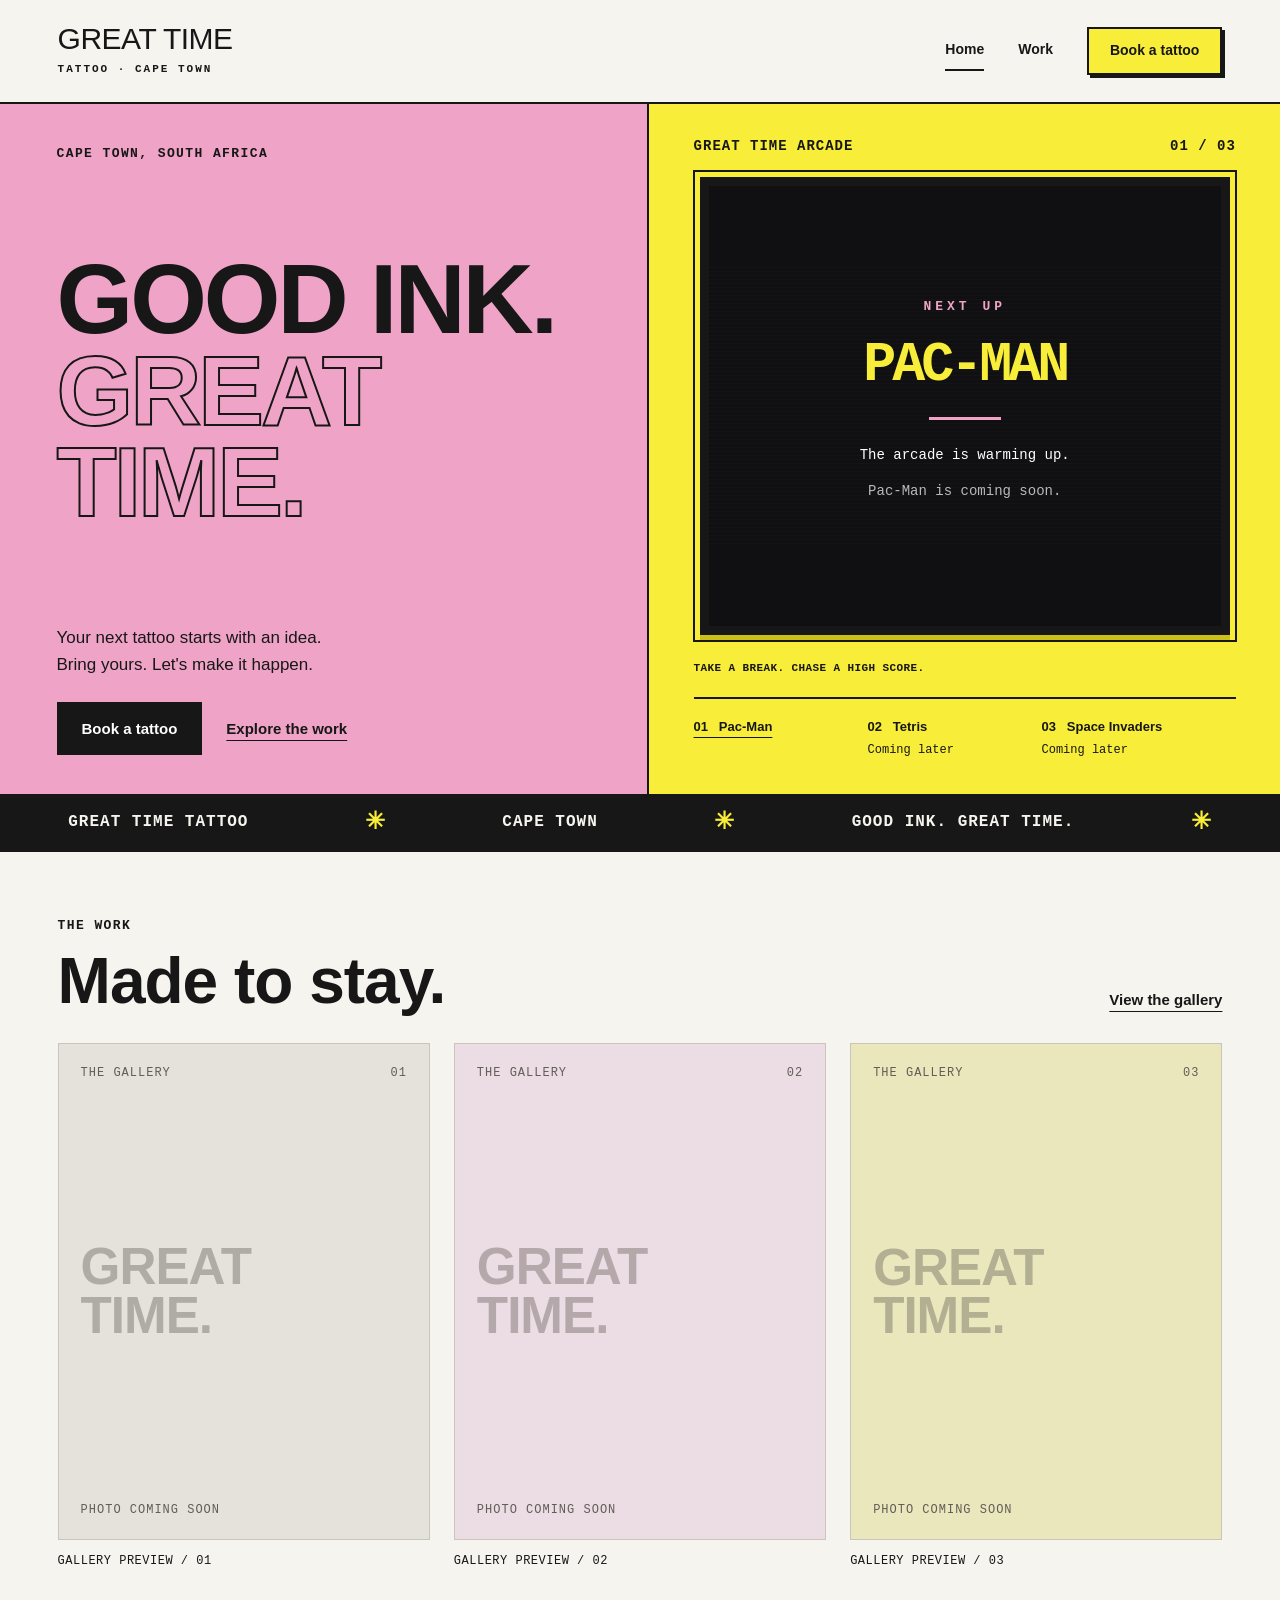
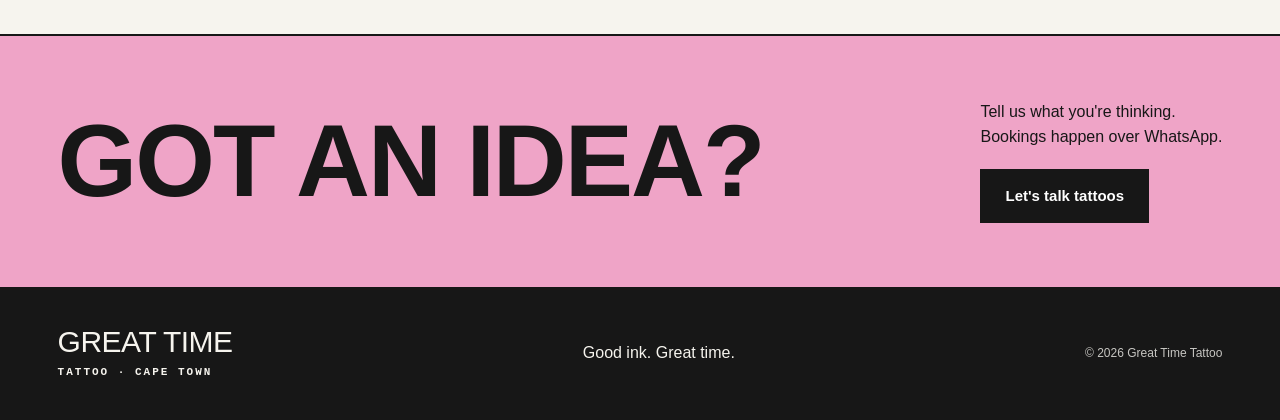
==== index.html @ 5d783941 "Build Great Time Tattoo site: index.html" ====
<!doctype html>
<html lang="en">
<head>
<meta charset="utf-8"><meta name="viewport" content="width=device-width, initial-scale=1">
<meta name="theme-color" content="#f8ed38">
<meta name="description" content="Great Time Tattoo — a tattoo studio in Cape Town. Explore the work, plan your next tattoo and take a break in the arcade.">
<title>Great Time Tattoo — Cape Town</title>
<link rel="icon" href="favicon.svg" type="image/svg+xml">
<link rel="stylesheet" href="styles.css">
<script src="site-config.js" defer></script><script src="app.js" defer></script>
</head>
<body>
<a class="skip" href="#main">Skip to content</a>
<header class="header">
<a class="wordmark" href="#home" aria-label="Great Time Tattoo home">GREAT TIME<span>TATTOO · CAPE TOWN</span></a>
<nav aria-label="Main navigation"><a href="#home" data-nav="home">Home</a><a href="#work" data-nav="work">Work</a><a href="#book" class="nav-book" data-nav="book">Book a tattoo</a></nav>
</header>
<main id="main" tabindex="-1">
<section id="home" class="page" aria-labelledby="home-title">
<div class="hero">
<div class="hero-copy"><p class="eyebrow">CAPE TOWN, SOUTH AFRICA</p><h1 id="home-title">GOOD INK.<br><span>GREAT<br>TIME.</span></h1>
<div class="hero-bottom"><p>Your next tattoo starts with an idea.<br>Bring yours. Let's make it happen.</p><div class="actions"><a class="button dark" href="#book">Book a tattoo</a><a class="text-link" href="#work">Explore the work</a></div></div>
</div>
<aside class="arcade" aria-labelledby="arcade-title">
<div class="arcade-top"><span>GREAT TIME ARCADE</span><span>01 / 03</span></div>
<div class="game-screen" id="game-screen">
<div class="game-waiting" id="game-waiting"><p class="pixel-label">NEXT UP</p><h2 id="arcade-title">PAC-MAN</h2><div class="game-rule"></div><p id="arcade-status">The arcade is warming up.</p><p class="game-note" id="arcade-note">Pac-Man is coming soon.</p><button class="button yellow" id="launch-game" hidden>Play Pac-Man</button></div>
<iframe id="game-frame" title="Pac-Man arcade emulator" allow="autoplay; fullscreen; gamepad" allowfullscreen hidden></iframe>
</div>
<div class="arcade-footer"><span>TAKE A BREAK. CHASE A HIGH SCORE.</span><button id="close-game" class="close-game" hidden>Exit game</button></div>
<div class="game-lineup"><span class="current">01 &nbsp; Pac-Man</span><span>02 &nbsp; Tetris <small>Coming later</small></span><span>03 &nbsp; Space Invaders <small>Coming later</small></span></div>
</aside>
</div>
<div class="ticker" aria-hidden="true"><span>GREAT TIME TATTOO</span><b>✳</b><span>CAPE TOWN</span><b>✳</b><span>GOOD INK. GREAT TIME.</span><b>✳</b></div>
<section class="home-work section-pad" aria-labelledby="home-work-title">
<div class="section-head"><div><p class="eyebrow">THE WORK</p><h2 id="home-work-title">Made to stay.</h2></div><a class="text-link" href="#work">View the gallery</a></div>
<div id="featured-gallery" class="gallery featured"></div>
</section>
<section class="booking-strip section-pad"><h2>GOT AN IDEA?</h2><div><p>Tell us what you're thinking.<br>Bookings happen over WhatsApp.</p><a href="#book" class="button dark">Let's talk tattoos</a></div></section>
</section>
<section id="work" class="page section-pad" aria-labelledby="work-title" hidden>
<div class="page-heading"><p class="eyebrow">GREAT TIME TATTOO / THE GALLERY</p><h1 id="work-title">THE WORK.</h1><p id="gallery-intro">Our tattoo gallery is on its way. Check back for the finished pieces.</p></div>
<div id="full-gallery" class="gallery"></div>
<div class="gallery-cta"><p>Something on your mind?</p><a class="button yellow" href="#book">Let's talk about your tattoo</a></div>
</section>
<section id="book" class="page" aria-labelledby="book-title" hidden>
<div class="book-layout section-pad"><div class="book-heading"><p class="eyebrow">GREAT TIME TATTOO / CAPE TOWN</p><h1 id="book-title">YOUR IDEA.<br><span>LET'S INK IT.</span></h1><p>Big plans or a small beginning.<br>Start a conversation with the studio.</p></div>
<div class="booking-card"><span class="eyebrow">BOOKINGS VIA WHATSAPP</span><h2>Tell us a little<br>about your tattoo.</h2><p>When you message us, it helps to include:</p><ol><li>Your idea and any reference pictures.</li><li>Where you'd like it and the approximate size.</li><li>Your preferred dates.</li></ol>
<a id="whatsapp-link" class="button dark" hidden target="_blank" rel="noopener noreferrer">Chat on WhatsApp</a><p id="booking-unavailable" class="notice" role="status">Online bookings are coming soon. Our WhatsApp contact will be available here shortly.</p>
<p class="small-print" id="booking-confirmation" hidden>Your booking is confirmed directly with the studio.</p></div></div>
</section>
</main>
<footer><a class="wordmark footer-mark" href="#home">GREAT TIME<span>TATTOO · CAPE TOWN</span></a><p>Good ink. Great time.</p><span>© <span id="year"></span> Great Time Tattoo</span></footer>
<dialog id="lightbox" aria-labelledby="lightbox-caption"><button class="lightbox-close" aria-label="Close enlarged photograph">Close ×</button><img id="lightbox-image" alt=""><p id="lightbox-caption"></p><div class="lightbox-controls"><button id="previous-photo">Previous</button><span id="photo-count"></span><button id="next-photo">Next</button></div></dialog>
<noscript><p class="notice">Please enable JavaScript to browse the gallery, booking page and arcade.</p></noscript>
</body></html>
---- styles.css ----
:root{--ink:#171717;--paper:#f6f4ee;--yellow:#f8ed38;--pink:#efa4c7;--line:#343434}*{box-sizing:border-box}html{scroll-behavior:smooth}body{margin:0;background:var(--paper);color:var(--ink);font-family:Arial,Helvetica,sans-serif;font-size:16px;line-height:1.55}button,a,input{touch-action:manipulation}a{color:inherit}button{font:inherit;cursor:pointer}button:disabled{cursor:default}a,button{-webkit-tap-highlight-color:transparent}button:focus-visible,a:focus-visible{outline:3px solid #1767dc;outline-offset:5px}[hidden]{display:none!important}.skip{position:fixed;z-index:99;top:-100px;left:12px;background:white;padding:12px}.skip:focus{top:12px}.header{display:flex;align-items:center;justify-content:space-between;padding:24px 4.5%;border-bottom:2px solid var(--ink);gap:24px;background:var(--paper)}.wordmark{font-family:Impact,'Arial Black',sans-serif;text-decoration:none;font-size:30px;line-height:1;letter-spacing:-.5px;display:block}.wordmark span{font:700 11px/1.5 'Courier New',monospace;letter-spacing:2px;display:block;margin-top:7px}.header nav{display:flex;align-items:center;gap:34px}.header nav a{text-decoration:none;font-size:14px;font-weight:700;padding:8px 0;border-bottom:2px solid transparent}.header nav a[aria-current=page]{border-color:var(--ink)}.header nav .nav-book{border:2px solid var(--ink);padding:11px 21px;background:var(--yellow);box-shadow:3px 3px 0 var(--ink)}.hero{display:grid;grid-template-columns:1.03fr 1fr;min-height:690px}.hero-copy{background:var(--pink);padding:40px 8.7% 38px;border-right:2px solid var(--ink);display:flex;flex-direction:column;justify-content:space-between}.eyebrow{font-family:'Courier New',monospace;font-size:13px;font-weight:bold;letter-spacing:1.4px;margin:0 0 24px}h1,h2,p{margin-top:0}h1,h2{line-height:.95}h1{font-family:Impact,'Arial Black',sans-serif;font-weight:900;font-size:clamp(64px,7.2vw,120px);letter-spacing:-3px;margin:0 0 30px}h1 span{color:var(--ink)}.hero h1{font-size:clamp(66px,7.7vw,126px);line-height:.93}.hero h1 span{-webkit-text-stroke:2px var(--ink);color:transparent}.hero-bottom p{font-size:17px;margin-bottom:24px}.actions{display:flex;align-items:center;gap:24px;flex-wrap:wrap}.button{display:inline-flex;justify-content:center;align-items:center;padding:15px 23px;font-weight:700;font-size:15px;line-height:1.3;text-decoration:none;border:2px solid var(--ink);border-radius:0;min-height:50px;transition:transform .15s,box-shadow .15s}.button:hover{transform:translate(-2px,-2px);box-shadow:4px 4px 0 var(--ink)}.dark{background:var(--ink);color:white}.yellow{background:var(--yellow);color:var(--ink)}.text-link{font-weight:bold;text-underline-offset:6px;font-size:15px}.arcade{padding:32px 7%;background:var(--yellow);display:flex;flex-direction:column;justify-content:center;min-width:0}.arcade-top,.arcade-footer{display:flex;justify-content:space-between;align-items:center;font-family:'Courier New',monospace;font-weight:bold;gap:12px}.arcade-top{font-size:14px;letter-spacing:1px;padding-bottom:14px}.game-screen{position:relative;background:#101013;border:9px solid var(--ink);outline:2px solid var(--ink);outline-offset:5px;min-height:340px;aspect-ratio:1.16;display:flex;align-items:center;justify-content:center;margin:6px 6px 18px;color:white;overflow:hidden;box-shadow:0 7px 0 #cbbf18}.game-waiting{text-align:center;padding:32px 18px;width:100%;background:repeating-linear-gradient(0deg,transparent,transparent 3px,#ffffff04 3px,#ffffff04 4px)}.pixel-label{font:700 13px/1.5 'Courier New',monospace;letter-spacing:4px;color:var(--pink);margin:0 0 20px}.game-waiting h2{font:900 clamp(35px,4.3vw,66px)/1.1 'Courier New',monospace;letter-spacing:-4px;color:var(--yellow);margin:0 0 20px}.game-rule{width:72px;border-top:3px solid var(--pink);margin:0 auto 24px}.game-waiting p:not(.pixel-label){font:14px/1.7 'Courier New',monospace;margin:0 0 12px}.game-waiting .game-note{color:#b8b8be}.game-waiting .button{margin-top:12px}.arcade-footer{font-size:11px;letter-spacing:.4px;min-height:32px}.close-game{font-size:12px;border:1px solid;background:transparent;padding:6px;flex-shrink:0}.game-lineup{display:grid;grid-template-columns:1fr 1fr 1.2fr;gap:12px;border-top:2px solid var(--ink);padding-top:18px;margin-top:12px;font-size:13px;font-weight:bold}.game-lineup small{display:block;font:12px/1.8 'Courier New',monospace;padding-top:3px}.current{text-decoration:underline;text-underline-offset:6px}iframe{border:0;width:100%;height:100%;position:absolute;inset:0;background:#101013}.ticker{display:flex;justify-content:space-around;gap:28px;overflow:hidden;white-space:nowrap;background:var(--ink);color:var(--paper);padding:17px 24px;font:700 16px/1.4 'Courier New',monospace;letter-spacing:1px}.ticker b{color:var(--yellow);font-size:24px;line-height:1}.section-pad{padding:64px 4.5%}.section-head{display:flex;align-items:end;justify-content:space-between;margin-bottom:32px;gap:25px}.section-head .eyebrow{margin-bottom:15px}.section-head h2{font-size:clamp(40px,5vw,64px);font-family:Impact,'Arial Black',sans-serif;letter-spacing:-1px;margin:0}.gallery{display:grid;grid-template-columns:repeat(4,minmax(0,1fr));gap:24px}.gallery.featured{grid-template-columns:repeat(3,minmax(0,1fr))}.gallery-item{margin:0;min-width:0}.photo-button{display:block;border:0;padding:0;width:100%;background:transparent;text-align:left}.photo-button img{width:100%;aspect-ratio:3/4;object-fit:cover;display:block;filter:grayscale(10%);transition:filter .2s}.photo-button:hover img{filter:none}.placeholder{aspect-ratio:3/4;display:flex;flex-direction:column;justify-content:space-between;padding:22px;background:#e5e1db;border:1px solid #c9c4bc;color:#615d57}.gallery-item:nth-child(3n+2) .placeholder{background:#ecdce4}.gallery-item:nth-child(3n) .placeholder{background:#ebe7bd}.placeholder-top{font:12px 'Courier New',monospace;letter-spacing:1px;display:flex;justify-content:space-between}.placeholder-center{font:900 clamp(30px,4vw,62px)/.94 Impact,'Arial Black',sans-serif;letter-spacing:-1px;opacity:.4}.placeholder-bottom{font:12px 'Courier New',monospace;letter-spacing:1px}.gallery-item figcaption{font:12px/1.5 'Courier New',monospace;letter-spacing:.5px;padding-top:12px;text-transform:uppercase}.booking-strip{border-top:2px solid;background:var(--pink);display:flex;align-items:center;justify-content:space-between;gap:32px}.booking-strip h2{font:900 clamp(45px,8vw,110px)/1 Impact,'Arial Black',sans-serif;letter-spacing:-2px;margin:0}.booking-strip p{margin-bottom:20px}.page-heading{max-width:900px;padding:12px 0 24px}.page-heading h1{font-size:clamp(68px,10vw,140px)}.page-heading p:last-child{max-width:500px}.gallery-cta{text-align:center;border-top:1px solid #ccc;margin-top:55px;padding-top:40px}.book-layout{background:var(--pink);display:grid;grid-template-columns:1.1fr 1fr;gap:7%;align-items:start;min-height:680px}.book-heading h1{font-size:clamp(55px,6.6vw,100px);line-height:1.03;letter-spacing:-2px}.book-heading h1 span{-webkit-text-stroke:1.5px var(--ink);color:transparent}.booking-card{background:var(--yellow);border:2px solid;padding:38px;box-shadow:8px 8px 0 var(--ink)}.booking-card h2{font:900 40px/1.05 Impact,'Arial Black',sans-serif;margin:25px 0}.booking-card ol{padding-left:23px;margin:22px 0 30px}.booking-card li{padding-left:8px;margin-bottom:12px}.notice{border:1px solid var(--ink);padding:18px;line-height:1.6;margin-bottom:0;background:#ffffff55}.small-print{font-size:13px;margin:18px 0 0}footer{display:flex;justify-content:space-between;align-items:center;gap:24px;background:var(--ink);color:var(--paper);padding:40px 4.5%}footer p{margin:0}footer>span{font-size:12px;color:#c7c6c2}dialog{border:1px solid #555;padding:24px;background:var(--ink);color:white;max-width:min(94vw,950px);max-height:94dvh;width:fit-content}dialog::backdrop{background:#000d}dialog img{display:block;max-width:100%;max-height:66dvh;margin:auto;object-fit:contain}.lightbox-close{display:block;margin:0 0 20px auto;background:var(--yellow);border:0;padding:10px 16px}.lightbox-controls{display:flex;justify-content:space-between;align-items:center;gap:24px}.lightbox-controls button{padding:10px 16px;background:white;border:0}.lightbox-controls button:disabled{opacity:.4}#lightbox-caption{text-align:center;margin:15px 0}body:has(dialog[open]){overflow:hidden}
@media(min-width:1500px){.hero-copy{padding-left:max(8.7%,calc((100vw - 1380px)/2))}.hero{min-height:760px}}
@media(max-width:950px){.hero{min-height:620px}.hero-copy{padding:32px 8%}.arcade{padding:32px 6%}.game-screen{min-height:310px}.game-lineup{grid-template-columns:1fr;gap:9px}.game-lineup span{display:flex;justify-content:space-between;gap:6px}.game-lineup small{padding:0}.gallery{grid-template-columns:repeat(3,minmax(0,1fr))}.book-layout{gap:35px}.booking-card{padding:25px}}
@media(max-width:700px){.header{padding:20px 5%;flex-wrap:wrap;gap:20px}.wordmark{font-size:28px}.header nav{gap:25px;width:100%;justify-content:space-between}.header nav .nav-book{padding:8px 14px}.hero{grid-template-columns:1fr}.hero-copy{border-right:0;border-bottom:2px solid;padding:32px 6%}.hero h1{font-size:clamp(74px,16vw,115px)}.hero-bottom p{font-size:16px}.arcade{padding:32px 7% 26px}.game-screen{min-height:340px;aspect-ratio:1.12}.game-waiting h2{font-size:clamp(40px,10vw,66px)}.game-lineup{grid-template-columns:1fr 1fr 1fr;font-size:12px}.game-lineup span{display:block}.game-lineup small{font-size:11px;margin-top:6px}.section-pad{padding:42px 6%}.section-head{align-items:start;flex-direction:column;gap:20px}.gallery,.gallery.featured{grid-template-columns:repeat(2,minmax(0,1fr));gap:20px 14px}.featured .gallery-item:last-child{display:none}.placeholder{padding:14px}.placeholder-center{font-size:36px}.placeholder-top,.placeholder-bottom{font-size:10px}.booking-strip{align-items:start;flex-direction:column}.book-layout{grid-template-columns:1fr;padding-bottom:55px}.book-heading h1{font-size:clamp(55px,12vw,85px)}.booking-card{padding:25px;box-shadow:5px 5px 0 var(--ink)}footer{flex-direction:column;align-items:start;padding:32px 6%}.ticker{justify-content:flex-start}.lightbox-controls{gap:12px}.arcade-footer{font-size:10px}}
@media(prefers-reduced-motion:reduce){html{scroll-behavior:auto}*,*:before,*:after{transition:none!important}}
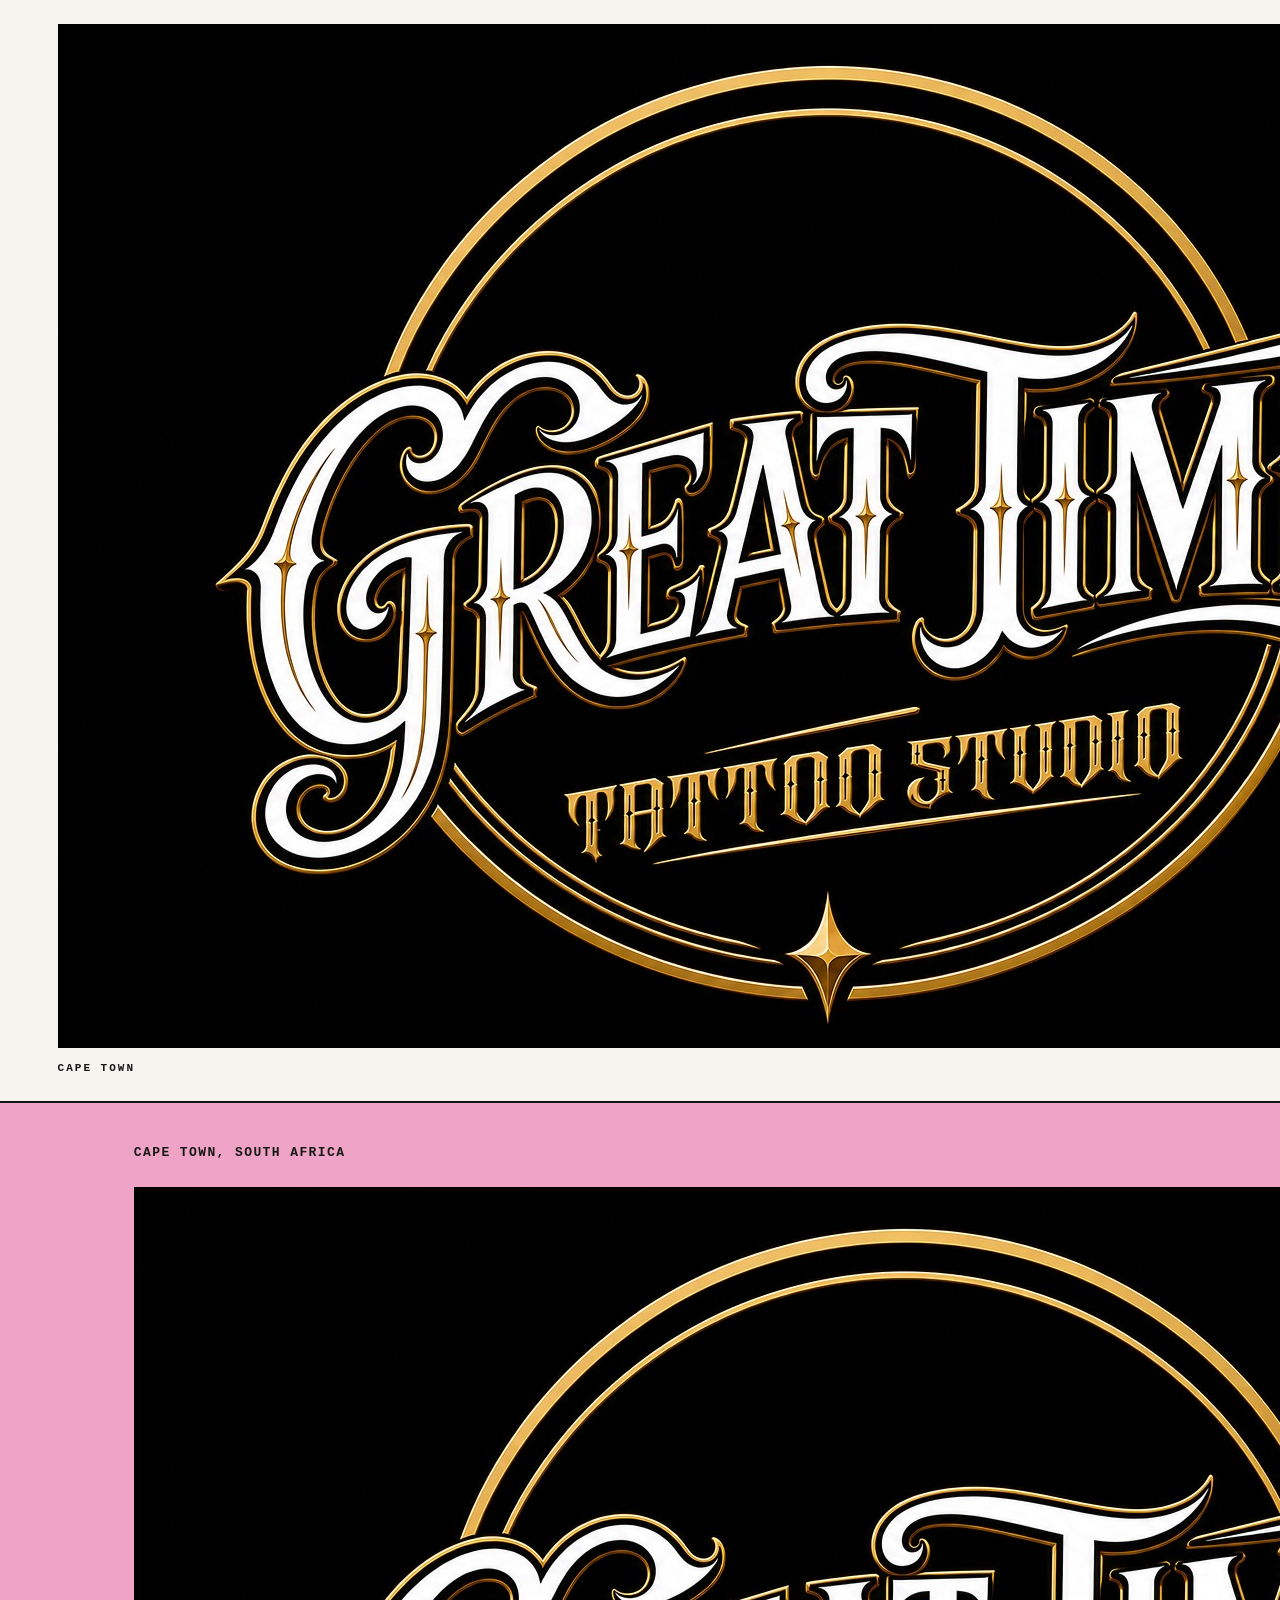
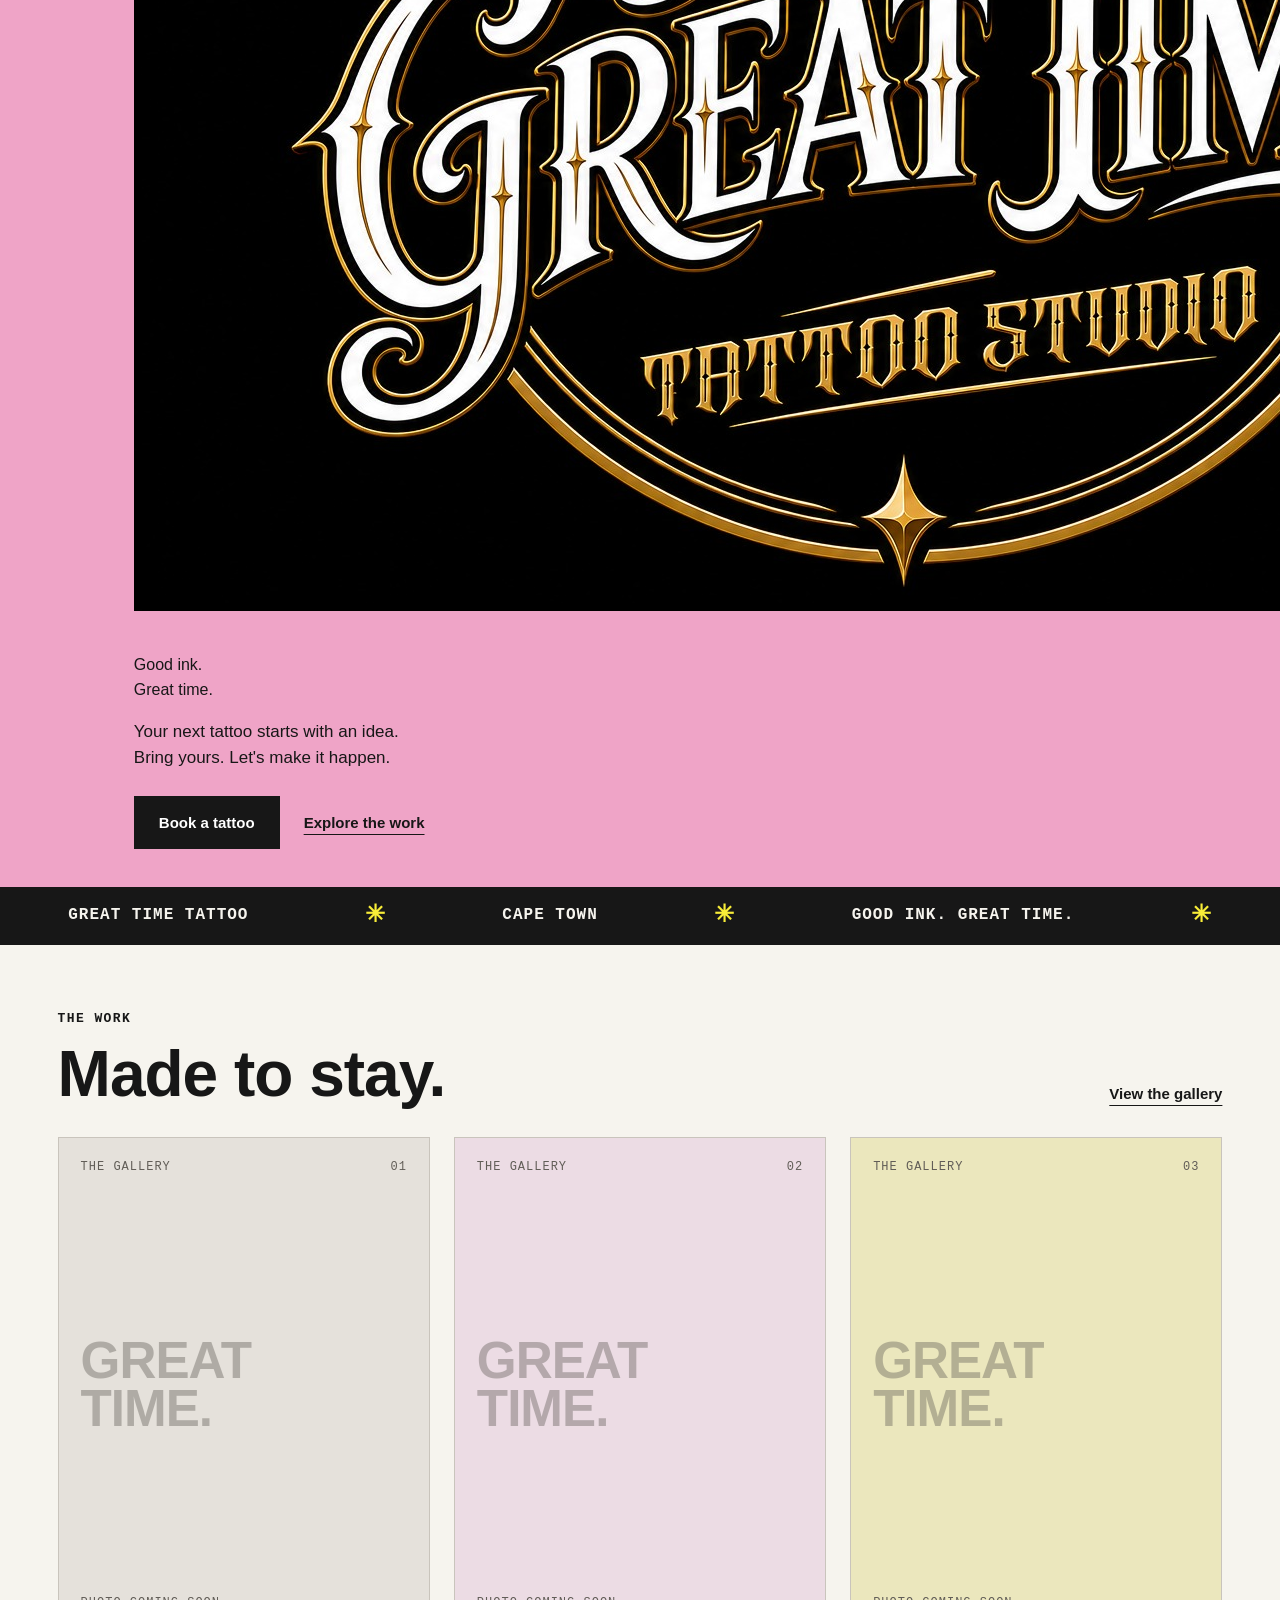
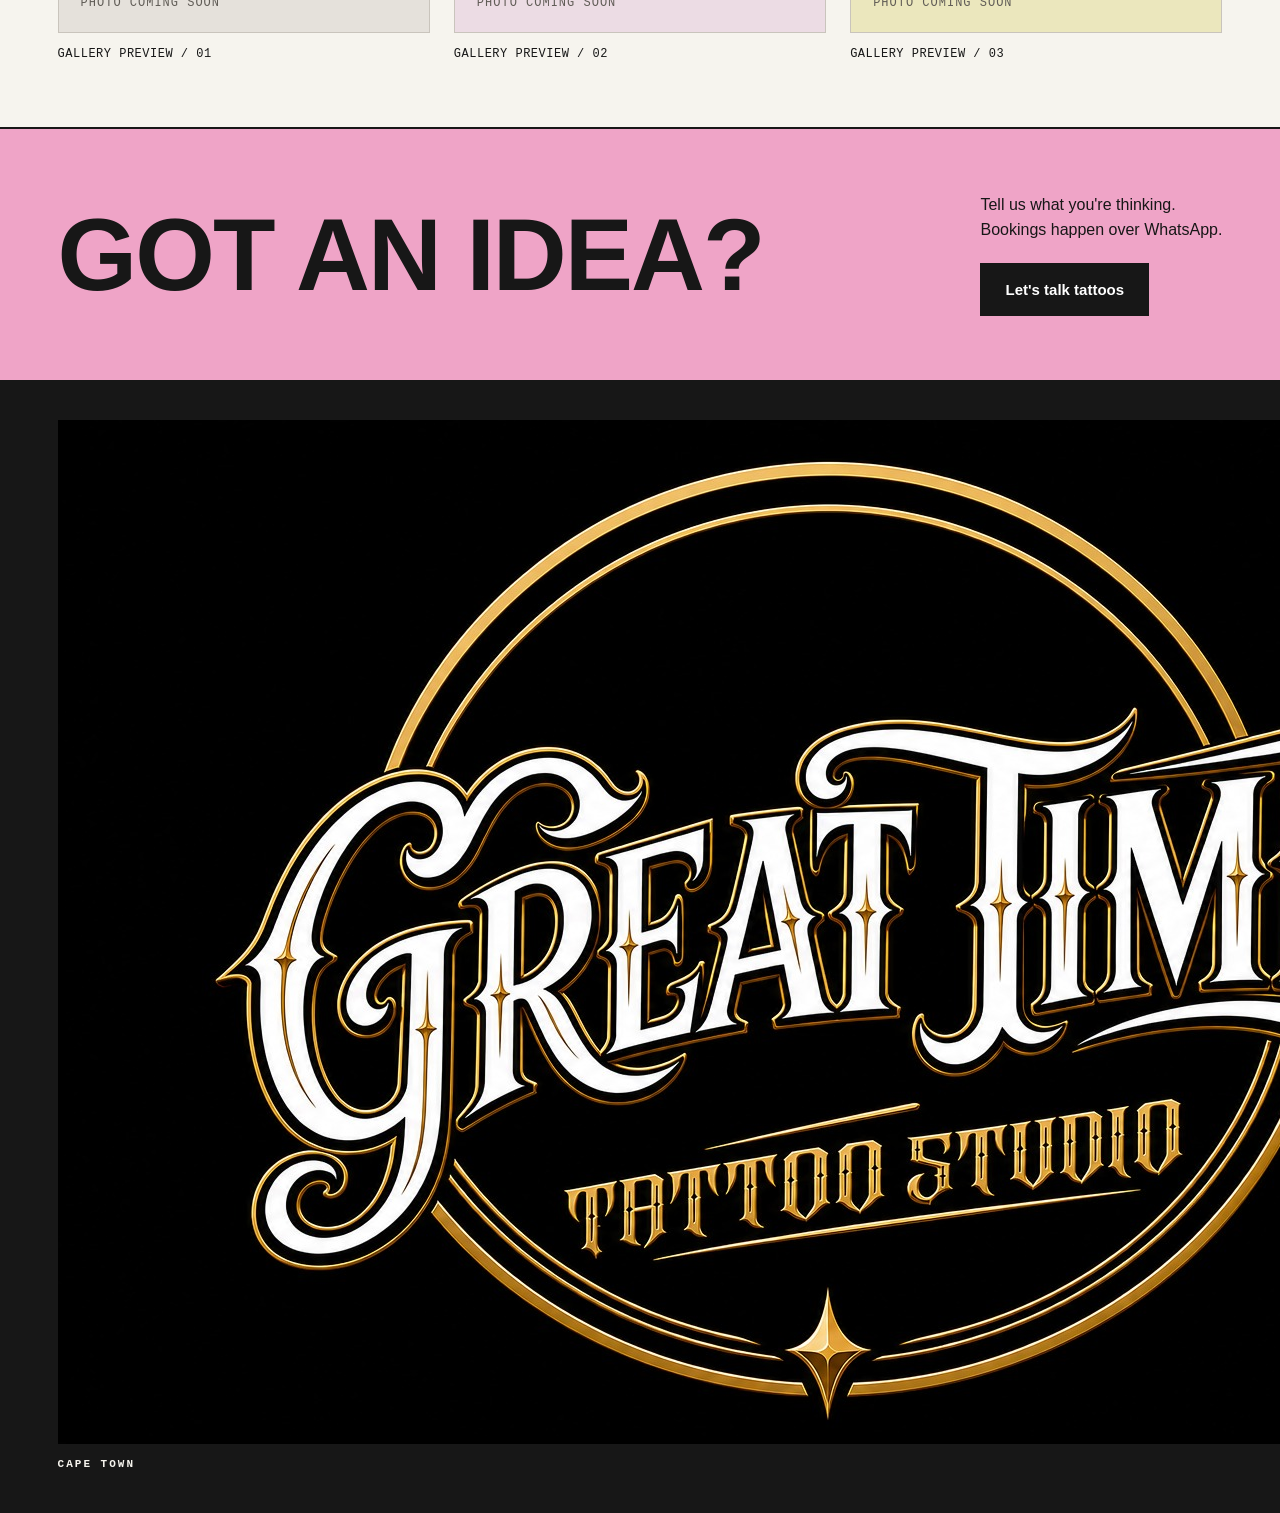
==== commit e8b2dca7: "Apply Great Time black and gold branding and connect supplied Pac-Man ROM" ====
--- a/index.html
+++ b/index.html
@@ -2,7 +2,7 @@
 <html lang="en">
 <head>
 <meta charset="utf-8"><meta name="viewport" content="width=device-width, initial-scale=1">
-<meta name="theme-color" content="#f8ed38">
+<meta name="theme-color" content="#000000">
 <meta name="description" content="Great Time Tattoo — a tattoo studio in Cape Town. Explore the work, plan your next tattoo and take a break in the arcade.">
 <title>Great Time Tattoo — Cape Town</title>
 <link rel="icon" href="favicon.svg" type="image/svg+xml">
@@ -12,13 +12,13 @@
 <body>
 <a class="skip" href="#main">Skip to content</a>
 <header class="header">
-<a class="wordmark" href="#home" aria-label="Great Time Tattoo home">GREAT TIME<span>TATTOO · CAPE TOWN</span></a>
+<a class="wordmark brand-logo" href="#home" aria-label="Great Time Tattoo home"><img src="WhatsApp%20Image%202026-09-25%20at%2008.00.59%20(1).jpeg" alt="Great Time Tattoo Studio" width="1536" height="1024"><span>CAPE TOWN</span></a>
 <nav aria-label="Main navigation"><a href="#home" data-nav="home">Home</a><a href="#work" data-nav="work">Work</a><a href="#book" class="nav-book" data-nav="book">Book a tattoo</a></nav>
 </header>
 <main id="main" tabindex="-1">
 <section id="home" class="page" aria-labelledby="home-title">
 <div class="hero">
-<div class="hero-copy"><p class="eyebrow">CAPE TOWN, SOUTH AFRICA</p><h1 id="home-title">GOOD INK.<br><span>GREAT<br>TIME.</span></h1>
+<div class="hero-copy"><p class="eyebrow">CAPE TOWN, SOUTH AFRICA</p><h1 id="home-title" class="hero-brand"><img src="WhatsApp%20Image%202026-09-25%20at%2008.00.59%20(1).jpeg" alt="Great Time Tattoo Studio" width="1536" height="1024"></h1><p class="hero-motto">Good ink.<br><span>Great time.</span></p>
 <div class="hero-bottom"><p>Your next tattoo starts with an idea.<br>Bring yours. Let's make it happen.</p><div class="actions"><a class="button dark" href="#book">Book a tattoo</a><a class="text-link" href="#work">Explore the work</a></div></div>
 </div>
 <aside class="arcade" aria-labelledby="arcade-title">
@@ -27,7 +27,7 @@
 <div class="game-waiting" id="game-waiting"><p class="pixel-label">NEXT UP</p><h2 id="arcade-title">PAC-MAN</h2><div class="game-rule"></div><p id="arcade-status">The arcade is warming up.</p><p class="game-note" id="arcade-note">Pac-Man is coming soon.</p><button class="button yellow" id="launch-game" hidden>Play Pac-Man</button></div>
 <iframe id="game-frame" title="Pac-Man arcade emulator" allow="autoplay; fullscreen; gamepad" allowfullscreen hidden></iframe>
 </div>
-<div class="arcade-footer"><span>TAKE A BREAK. CHASE A HIGH SCORE.</span><button id="close-game" class="close-game" hidden>Exit game</button></div>
+<div class="arcade-footer"><span>TAKE A BREAK. CHASE A HIGH SCORE.</span><button id="close-game" class="close-game" hidden>Exit game</button></div><p class="game-controls">Enter to start · Arrow keys to move · Touch controls on mobile</p>
 <div class="game-lineup"><span class="current">01 &nbsp; Pac-Man</span><span>02 &nbsp; Tetris <small>Coming later</small></span><span>03 &nbsp; Space Invaders <small>Coming later</small></span></div>
 </aside>
 </div>
@@ -50,7 +50,7 @@
 <p class="small-print" id="booking-confirmation" hidden>Your booking is confirmed directly with the studio.</p></div></div>
 </section>
 </main>
-<footer><a class="wordmark footer-mark" href="#home">GREAT TIME<span>TATTOO · CAPE TOWN</span></a><p>Good ink. Great time.</p><span>© <span id="year"></span> Great Time Tattoo</span></footer>
+<footer><a class="wordmark footer-mark brand-logo" href="#home" aria-label="Great Time Tattoo home"><img src="WhatsApp%20Image%202026-09-25%20at%2008.00.59%20(1).jpeg" alt="Great Time Tattoo Studio" width="1536" height="1024"><span>CAPE TOWN</span></a><p>Good ink. Great time.</p><span>© <span id="year"></span> Great Time Tattoo</span></footer>
 <dialog id="lightbox" aria-labelledby="lightbox-caption"><button class="lightbox-close" aria-label="Close enlarged photograph">Close ×</button><img id="lightbox-image" alt=""><p id="lightbox-caption"></p><div class="lightbox-controls"><button id="previous-photo">Previous</button><span id="photo-count"></span><button id="next-photo">Next</button></div></dialog>
 <noscript><p class="notice">Please enable JavaScript to browse the gallery, booking page and arcade.</p></noscript>
 </body></html>
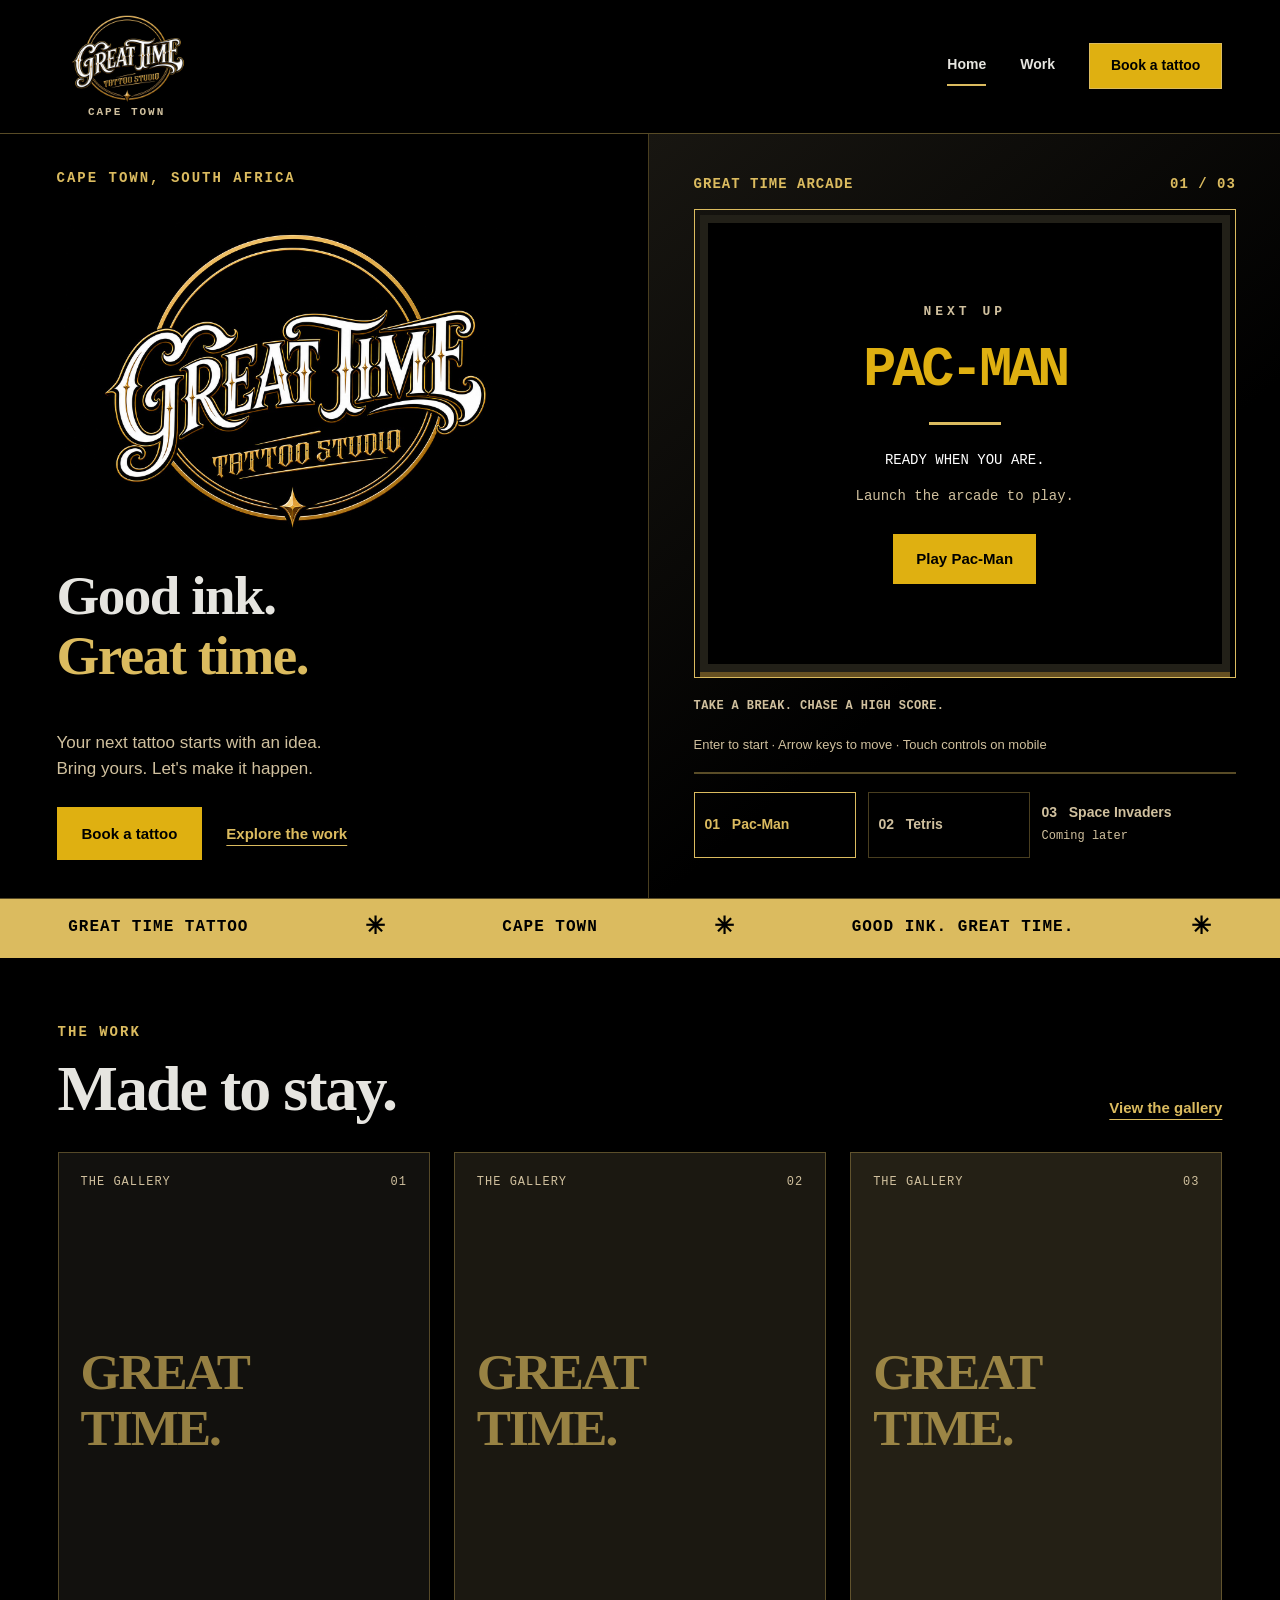
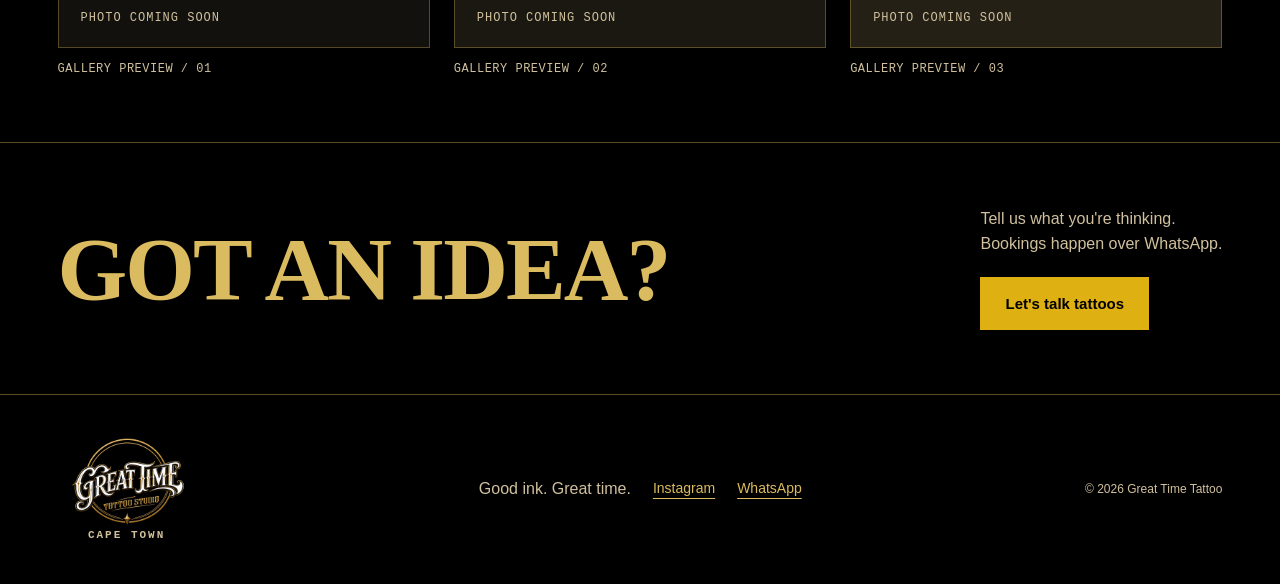
==== commit 93a00c85: "Add Tetris and WhatsApp booking enquiries with studio social links" ====
--- a/index.html
+++ b/index.html
@@ -6,8 +6,8 @@
 <meta name="description" content="Great Time Tattoo — a tattoo studio in Cape Town. Explore the work, plan your next tattoo and take a break in the arcade.">
 <title>Great Time Tattoo — Cape Town</title>
 <link rel="icon" href="favicon.svg" type="image/svg+xml">
-<link rel="stylesheet" href="styles.css">
-<script src="site-config.js" defer></script><script src="app.js" defer></script>
+<link rel="stylesheet" href="styles.css?v=4">
+<script src="site-config.js?v=4" defer></script><script src="app.js?v=4" defer></script>
 </head>
 <body>
 <a class="skip" href="#main">Skip to content</a>
@@ -22,13 +22,13 @@
 <div class="hero-bottom"><p>Your next tattoo starts with an idea.<br>Bring yours. Let's make it happen.</p><div class="actions"><a class="button dark" href="#book">Book a tattoo</a><a class="text-link" href="#work">Explore the work</a></div></div>
 </div>
 <aside class="arcade" aria-labelledby="arcade-title">
-<div class="arcade-top"><span>GREAT TIME ARCADE</span><span>01 / 03</span></div>
+<div class="arcade-top"><span>GREAT TIME ARCADE</span><span id="arcade-number">01 / 03</span></div>
 <div class="game-screen" id="game-screen">
 <div class="game-waiting" id="game-waiting"><p class="pixel-label">NEXT UP</p><h2 id="arcade-title">PAC-MAN</h2><div class="game-rule"></div><p id="arcade-status">The arcade is warming up.</p><p class="game-note" id="arcade-note">Pac-Man is coming soon.</p><button class="button yellow" id="launch-game" hidden>Play Pac-Man</button></div>
 <iframe id="game-frame" title="Pac-Man arcade emulator" allow="autoplay; fullscreen; gamepad" allowfullscreen hidden></iframe>
 </div>
-<div class="arcade-footer"><span>TAKE A BREAK. CHASE A HIGH SCORE.</span><button id="close-game" class="close-game" hidden>Exit game</button></div><p class="game-controls">Enter to start · Arrow keys to move · Touch controls on mobile</p>
-<div class="game-lineup"><span class="current">01 &nbsp; Pac-Man</span><span>02 &nbsp; Tetris <small>Coming later</small></span><span>03 &nbsp; Space Invaders <small>Coming later</small></span></div>
+<div class="arcade-footer"><span>TAKE A BREAK. CHASE A HIGH SCORE.</span><button id="close-game" class="close-game" hidden>Exit game</button></div><p class="game-controls" id="game-controls">Enter to start · Arrow keys to move · Touch controls on mobile</p>
+<div class="game-lineup" role="group" aria-label="Choose a game"><button type="button" class="current" data-game="pacman" aria-pressed="true">01 &nbsp; Pac-Man</button><button type="button" data-game="tetris" aria-pressed="false">02 &nbsp; Tetris</button><span>03 &nbsp; Space Invaders <small>Coming later</small></span></div>
 </aside>
 </div>
 <div class="ticker" aria-hidden="true"><span>GREAT TIME TATTOO</span><b>✳</b><span>CAPE TOWN</span><b>✳</b><span>GOOD INK. GREAT TIME.</span><b>✳</b></div>
@@ -45,12 +45,19 @@
 </section>
 <section id="book" class="page" aria-labelledby="book-title" hidden>
 <div class="book-layout section-pad"><div class="book-heading"><p class="eyebrow">GREAT TIME TATTOO / CAPE TOWN</p><h1 id="book-title">YOUR IDEA.<br><span>LET'S INK IT.</span></h1><p>Big plans or a small beginning.<br>Start a conversation with the studio.</p></div>
-<div class="booking-card"><span class="eyebrow">BOOKINGS VIA WHATSAPP</span><h2>Tell us a little<br>about your tattoo.</h2><p>When you message us, it helps to include:</p><ol><li>Your idea and any reference pictures.</li><li>Where you'd like it and the approximate size.</li><li>Your preferred dates.</li></ol>
-<a id="whatsapp-link" class="button dark" hidden target="_blank" rel="noopener noreferrer">Chat on WhatsApp</a><p id="booking-unavailable" class="notice" role="status">Online bookings are coming soon. Our WhatsApp contact will be available here shortly.</p>
-<p class="small-print" id="booking-confirmation" hidden>Your booking is confirmed directly with the studio.</p></div></div>
+<div class="booking-card"><span class="eyebrow">BOOKINGS VIA WHATSAPP</span><h2>Tell us about<br>your next tattoo.</h2><p>Fill in your idea, then send your enquiry to the studio on WhatsApp.</p>
+<form id="booking-form">
+<div class="form-field"><label for="booking-name">Your name <span>(required)</span></label><input id="booking-name" name="name" autocomplete="name" maxlength="100" required></div>
+<div class="form-field"><label for="booking-idea">Your tattoo idea <span>(required)</span></label><textarea id="booking-idea" name="idea" rows="4" maxlength="2000" required placeholder="Tell us what you have in mind"></textarea></div>
+<div class="form-field"><label for="booking-placement">Placement <span>(required)</span></label><input id="booking-placement" name="placement" maxlength="100" required placeholder="For example, forearm or shoulder"></div>
+<div class="form-row"><div class="form-field"><label for="booking-size">Approximate size <span>(optional)</span></label><input id="booking-size" name="size" maxlength="100" placeholder="For example, 10 × 8 cm"></div><div class="form-field"><label for="booking-date">Preferred date <span>(optional)</span></label><input id="booking-date" name="date" type="date"></div></div>
+<button type="submit" id="booking-submit" class="button dark" disabled>Continue to WhatsApp</button>
+<p id="booking-unavailable" class="notice" role="status">You can plan your enquiry here. Sending will be available as soon as the studio's WhatsApp number is added.</p>
+<p class="small-print" id="booking-confirmation">Your enquiry opens as a draft in WhatsApp. Send it there to reach the studio. Your booking is confirmed directly with the studio. Reference pictures can be attached in the chat.</p>
+</form></div></div>
 </section>
 </main>
-<footer><a class="wordmark footer-mark brand-logo" href="#home" aria-label="Great Time Tattoo home"><img src="WhatsApp%20Image%202026-09-25%20at%2008.00.59%20(1).jpeg" alt="Great Time Tattoo Studio" width="1536" height="1024"><span>CAPE TOWN</span></a><p>Good ink. Great time.</p><span>© <span id="year"></span> Great Time Tattoo</span></footer>
+<footer><a class="wordmark footer-mark brand-logo" href="#home" aria-label="Great Time Tattoo home"><img src="WhatsApp%20Image%202026-09-25%20at%2008.00.59%20(1).jpeg" alt="Great Time Tattoo Studio" width="1536" height="1024"><span>CAPE TOWN</span></a><div class="footer-links"><p>Good ink. Great time.</p><a id="instagram-link" hidden target="_blank" rel="noopener noreferrer">Instagram</a><a id="whatsapp-link" hidden target="_blank" rel="noopener noreferrer">WhatsApp</a></div><span>© <span id="year"></span> Great Time Tattoo</span></footer>
 <dialog id="lightbox" aria-labelledby="lightbox-caption"><button class="lightbox-close" aria-label="Close enlarged photograph">Close ×</button><img id="lightbox-image" alt=""><p id="lightbox-caption"></p><div class="lightbox-controls"><button id="previous-photo">Previous</button><span id="photo-count"></span><button id="next-photo">Next</button></div></dialog>
 <noscript><p class="notice">Please enable JavaScript to browse the gallery, booking page and arcade.</p></noscript>
 </body></html>
--- a/styles.css
+++ b/styles.css
@@ -1,5 +1,89 @@
-:root{--ink:#171717;--paper:#f6f4ee;--yellow:#f8ed38;--pink:#efa4c7;--line:#343434}*{box-sizing:border-box}html{scroll-behavior:smooth}body{margin:0;background:var(--paper);color:var(--ink);font-family:Arial,Helvetica,sans-serif;font-size:16px;line-height:1.55}button,a,input{touch-action:manipulation}a{color:inherit}button{font:inherit;cursor:pointer}button:disabled{cursor:default}a,button{-webkit-tap-highlight-color:transparent}button:focus-visible,a:focus-visible{outline:3px solid #1767dc;outline-offset:5px}[hidden]{display:none!important}.skip{position:fixed;z-index:99;top:-100px;left:12px;background:white;padding:12px}.skip:focus{top:12px}.header{display:flex;align-items:center;justify-content:space-between;padding:24px 4.5%;border-bottom:2px solid var(--ink);gap:24px;background:var(--paper)}.wordmark{font-family:Impact,'Arial Black',sans-serif;text-decoration:none;font-size:30px;line-height:1;letter-spacing:-.5px;display:block}.wordmark span{font:700 11px/1.5 'Courier New',monospace;letter-spacing:2px;display:block;margin-top:7px}.header nav{display:flex;align-items:center;gap:34px}.header nav a{text-decoration:none;font-size:14px;font-weight:700;padding:8px 0;border-bottom:2px solid transparent}.header nav a[aria-current=page]{border-color:var(--ink)}.header nav .nav-book{border:2px solid var(--ink);padding:11px 21px;background:var(--yellow);box-shadow:3px 3px 0 var(--ink)}.hero{display:grid;grid-template-columns:1.03fr 1fr;min-height:690px}.hero-copy{background:var(--pink);padding:40px 8.7% 38px;border-right:2px solid var(--ink);display:flex;flex-direction:column;justify-content:space-between}.eyebrow{font-family:'Courier New',monospace;font-size:13px;font-weight:bold;letter-spacing:1.4px;margin:0 0 24px}h1,h2,p{margin-top:0}h1,h2{line-height:.95}h1{font-family:Impact,'Arial Black',sans-serif;font-weight:900;font-size:clamp(64px,7.2vw,120px);letter-spacing:-3px;margin:0 0 30px}h1 span{color:var(--ink)}.hero h1{font-size:clamp(66px,7.7vw,126px);line-height:.93}.hero h1 span{-webkit-text-stroke:2px var(--ink);color:transparent}.hero-bottom p{font-size:17px;margin-bottom:24px}.actions{display:flex;align-items:center;gap:24px;flex-wrap:wrap}.button{display:inline-flex;justify-content:center;align-items:center;padding:15px 23px;font-weight:700;font-size:15px;line-height:1.3;text-decoration:none;border:2px solid var(--ink);border-radius:0;min-height:50px;transition:transform .15s,box-shadow .15s}.button:hover{transform:translate(-2px,-2px);box-shadow:4px 4px 0 var(--ink)}.dark{background:var(--ink);color:white}.yellow{background:var(--yellow);color:var(--ink)}.text-link{font-weight:bold;text-underline-offset:6px;font-size:15px}.arcade{padding:32px 7%;background:var(--yellow);display:flex;flex-direction:column;justify-content:center;min-width:0}.arcade-top,.arcade-footer{display:flex;justify-content:space-between;align-items:center;font-family:'Courier New',monospace;font-weight:bold;gap:12px}.arcade-top{font-size:14px;letter-spacing:1px;padding-bottom:14px}.game-screen{position:relative;background:#101013;border:9px solid var(--ink);outline:2px solid var(--ink);outline-offset:5px;min-height:340px;aspect-ratio:1.16;display:flex;align-items:center;justify-content:center;margin:6px 6px 18px;color:white;overflow:hidden;box-shadow:0 7px 0 #cbbf18}.game-waiting{text-align:center;padding:32px 18px;width:100%;background:repeating-linear-gradient(0deg,transparent,transparent 3px,#ffffff04 3px,#ffffff04 4px)}.pixel-label{font:700 13px/1.5 'Courier New',monospace;letter-spacing:4px;color:var(--pink);margin:0 0 20px}.game-waiting h2{font:900 clamp(35px,4.3vw,66px)/1.1 'Courier New',monospace;letter-spacing:-4px;color:var(--yellow);margin:0 0 20px}.game-rule{width:72px;border-top:3px solid var(--pink);margin:0 auto 24px}.game-waiting p:not(.pixel-label){font:14px/1.7 'Courier New',monospace;margin:0 0 12px}.game-waiting .game-note{color:#b8b8be}.game-waiting .button{margin-top:12px}.arcade-footer{font-size:11px;letter-spacing:.4px;min-height:32px}.close-game{font-size:12px;border:1px solid;background:transparent;padding:6px;flex-shrink:0}.game-lineup{display:grid;grid-template-columns:1fr 1fr 1.2fr;gap:12px;border-top:2px solid var(--ink);padding-top:18px;margin-top:12px;font-size:13px;font-weight:bold}.game-lineup small{display:block;font:12px/1.8 'Courier New',monospace;padding-top:3px}.current{text-decoration:underline;text-underline-offset:6px}iframe{border:0;width:100%;height:100%;position:absolute;inset:0;background:#101013}.ticker{display:flex;justify-content:space-around;gap:28px;overflow:hidden;white-space:nowrap;background:var(--ink);color:var(--paper);padding:17px 24px;font:700 16px/1.4 'Courier New',monospace;letter-spacing:1px}.ticker b{color:var(--yellow);font-size:24px;line-height:1}.section-pad{padding:64px 4.5%}.section-head{display:flex;align-items:end;justify-content:space-between;margin-bottom:32px;gap:25px}.section-head .eyebrow{margin-bottom:15px}.section-head h2{font-size:clamp(40px,5vw,64px);font-family:Impact,'Arial Black',sans-serif;letter-spacing:-1px;margin:0}.gallery{display:grid;grid-template-columns:repeat(4,minmax(0,1fr));gap:24px}.gallery.featured{grid-template-columns:repeat(3,minmax(0,1fr))}.gallery-item{margin:0;min-width:0}.photo-button{display:block;border:0;padding:0;width:100%;background:transparent;text-align:left}.photo-button img{width:100%;aspect-ratio:3/4;object-fit:cover;display:block;filter:grayscale(10%);transition:filter .2s}.photo-button:hover img{filter:none}.placeholder{aspect-ratio:3/4;display:flex;flex-direction:column;justify-content:space-between;padding:22px;background:#e5e1db;border:1px solid #c9c4bc;color:#615d57}.gallery-item:nth-child(3n+2) .placeholder{background:#ecdce4}.gallery-item:nth-child(3n) .placeholder{background:#ebe7bd}.placeholder-top{font:12px 'Courier New',monospace;letter-spacing:1px;display:flex;justify-content:space-between}.placeholder-center{font:900 clamp(30px,4vw,62px)/.94 Impact,'Arial Black',sans-serif;letter-spacing:-1px;opacity:.4}.placeholder-bottom{font:12px 'Courier New',monospace;letter-spacing:1px}.gallery-item figcaption{font:12px/1.5 'Courier New',monospace;letter-spacing:.5px;padding-top:12px;text-transform:uppercase}.booking-strip{border-top:2px solid;background:var(--pink);display:flex;align-items:center;justify-content:space-between;gap:32px}.booking-strip h2{font:900 clamp(45px,8vw,110px)/1 Impact,'Arial Black',sans-serif;letter-spacing:-2px;margin:0}.booking-strip p{margin-bottom:20px}.page-heading{max-width:900px;padding:12px 0 24px}.page-heading h1{font-size:clamp(68px,10vw,140px)}.page-heading p:last-child{max-width:500px}.gallery-cta{text-align:center;border-top:1px solid #ccc;margin-top:55px;padding-top:40px}.book-layout{background:var(--pink);display:grid;grid-template-columns:1.1fr 1fr;gap:7%;align-items:start;min-height:680px}.book-heading h1{font-size:clamp(55px,6.6vw,100px);line-height:1.03;letter-spacing:-2px}.book-heading h1 span{-webkit-text-stroke:1.5px var(--ink);color:transparent}.booking-card{background:var(--yellow);border:2px solid;padding:38px;box-shadow:8px 8px 0 var(--ink)}.booking-card h2{font:900 40px/1.05 Impact,'Arial Black',sans-serif;margin:25px 0}.booking-card ol{padding-left:23px;margin:22px 0 30px}.booking-card li{padding-left:8px;margin-bottom:12px}.notice{border:1px solid var(--ink);padding:18px;line-height:1.6;margin-bottom:0;background:#ffffff55}.small-print{font-size:13px;margin:18px 0 0}footer{display:flex;justify-content:space-between;align-items:center;gap:24px;background:var(--ink);color:var(--paper);padding:40px 4.5%}footer p{margin:0}footer>span{font-size:12px;color:#c7c6c2}dialog{border:1px solid #555;padding:24px;background:var(--ink);color:white;max-width:min(94vw,950px);max-height:94dvh;width:fit-content}dialog::backdrop{background:#000d}dialog img{display:block;max-width:100%;max-height:66dvh;margin:auto;object-fit:contain}.lightbox-close{display:block;margin:0 0 20px auto;background:var(--yellow);border:0;padding:10px 16px}.lightbox-controls{display:flex;justify-content:space-between;align-items:center;gap:24px}.lightbox-controls button{padding:10px 16px;background:white;border:0}.lightbox-controls button:disabled{opacity:.4}#lightbox-caption{text-align:center;margin:15px 0}body:has(dialog[open]){overflow:hidden}
+:root{--ink:#000000;--paper:#E6E5E0;--yellow:#DFB011;--pink:#D0C09E;--line:#DBBB5F;--gold:#DBBB5F;--sand:#D0C09E}*{box-sizing:border-box}html{scroll-behavior:smooth}body{margin:0;background:var(--paper);color:var(--ink);font-family:Arial,Helvetica,sans-serif;font-size:16px;line-height:1.55}button,a,input{touch-action:manipulation}a{color:inherit}button{font:inherit;cursor:pointer}button:disabled{cursor:default}a,button{-webkit-tap-highlight-color:transparent}button:focus-visible,a:focus-visible{outline:3px solid #1767dc;outline-offset:5px}[hidden]{display:none!important}.skip{position:fixed;z-index:99;top:-100px;left:12px;background:white;padding:12px}.skip:focus{top:12px}.header{display:flex;align-items:center;justify-content:space-between;padding:24px 4.5%;border-bottom:2px solid var(--ink);gap:24px;background:var(--paper)}.wordmark{font-family:Impact,'Arial Black',sans-serif;text-decoration:none;font-size:30px;line-height:1;letter-spacing:-.5px;display:block}.wordmark span{font:700 11px/1.5 'Courier New',monospace;letter-spacing:2px;display:block;margin-top:7px}.header nav{display:flex;align-items:center;gap:34px}.header nav a{text-decoration:none;font-size:14px;font-weight:700;padding:8px 0;border-bottom:2px solid transparent}.header nav a[aria-current=page]{border-color:var(--ink)}.header nav .nav-book{border:2px solid var(--ink);padding:11px 21px;background:var(--yellow);box-shadow:3px 3px 0 var(--ink)}.hero{display:grid;grid-template-columns:1.03fr 1fr;min-height:690px}.hero-copy{background:var(--pink);padding:40px 8.7% 38px;border-right:2px solid var(--ink);display:flex;flex-direction:column;justify-content:space-between}.eyebrow{font-family:'Courier New',monospace;font-size:13px;font-weight:bold;letter-spacing:1.4px;margin:0 0 24px}h1,h2,p{margin-top:0}h1,h2{line-height:.95}h1{font-family:Impact,'Arial Black',sans-serif;font-weight:900;font-size:clamp(64px,7.2vw,120px);letter-spacing:-3px;margin:0 0 30px}h1 span{color:var(--ink)}.hero h1{font-size:clamp(66px,7.7vw,126px);line-height:.93}.hero h1 span{-webkit-text-stroke:2px var(--ink);color:transparent}.hero-bottom p{font-size:17px;margin-bottom:24px}.actions{display:flex;align-items:center;gap:24px;flex-wrap:wrap}.button{display:inline-flex;justify-content:center;align-items:center;padding:15px 23px;font-weight:700;font-size:15px;line-height:1.3;text-decoration:none;border:2px solid var(--ink);border-radius:0;min-height:50px;transition:transform .15s,box-shadow .15s}.button:hover{transform:translate(-2px,-2px);box-shadow:4px 4px 0 var(--ink)}.dark{background:var(--ink);color:white}.yellow{background:var(--yellow);color:var(--ink)}.text-link{font-weight:bold;text-underline-offset:6px;font-size:15px}.arcade{padding:32px 7%;background:var(--yellow);display:flex;flex-direction:column;justify-content:center;min-width:0}.arcade-top,.arcade-footer{display:flex;justify-content:space-between;align-items:center;font-family:'Courier New',monospace;font-weight:bold;gap:12px}.arcade-top{font-size:14px;letter-spacing:1px;padding-bottom:14px}.game-screen{position:relative;background:#101013;border:9px solid var(--ink);outline:2px solid var(--ink);outline-offset:5px;min-height:340px;aspect-ratio:1.16;display:flex;align-items:center;justify-content:center;margin:6px 6px 18px;color:white;overflow:hidden;box-shadow:0 7px 0 #cbbf18}.game-waiting{text-align:center;padding:32px 18px;width:100%;background:repeating-linear-gradient(0deg,transparent,transparent 3px,#ffffff04 3px,#ffffff04 4px)}.pixel-label{font:700 13px/1.5 'Courier New',monospace;letter-spacing:4px;color:var(--pink);margin:0 0 20px}.game-waiting h2{font:900 clamp(35px,4.3vw,66px)/1.1 'Courier New',monospace;letter-spacing:-4px;color:var(--yellow);margin:0 0 20px}.game-rule{width:72px;border-top:3px solid var(--pink);margin:0 auto 24px}.game-waiting p:not(.pixel-label){font:14px/1.7 'Courier New',monospace;margin:0 0 12px}.game-waiting .game-note{color:#b8b8be}.game-waiting .button{margin-top:12px}.arcade-footer{font-size:11px;letter-spacing:.4px;min-height:32px}.close-game{font-size:12px;border:1px solid;background:transparent;padding:6px;flex-shrink:0}.game-lineup{display:grid;grid-template-columns:1fr 1fr 1.2fr;gap:12px;border-top:2px solid var(--ink);padding-top:18px;margin-top:12px;font-size:13px;font-weight:bold}.game-lineup small{display:block;font:12px/1.8 'Courier New',monospace;padding-top:3px}.current{text-decoration:underline;text-underline-offset:6px}iframe{border:0;width:100%;height:100%;position:absolute;inset:0;background:#101013}.ticker{display:flex;justify-content:space-around;gap:28px;overflow:hidden;white-space:nowrap;background:var(--ink);color:var(--paper);padding:17px 24px;font:700 16px/1.4 'Courier New',monospace;letter-spacing:1px}.ticker b{color:var(--yellow);font-size:24px;line-height:1}.section-pad{padding:64px 4.5%}.section-head{display:flex;align-items:end;justify-content:space-between;margin-bottom:32px;gap:25px}.section-head .eyebrow{margin-bottom:15px}.section-head h2{font-size:clamp(40px,5vw,64px);font-family:Impact,'Arial Black',sans-serif;letter-spacing:-1px;margin:0}.gallery{display:grid;grid-template-columns:repeat(4,minmax(0,1fr));gap:24px}.gallery.featured{grid-template-columns:repeat(3,minmax(0,1fr))}.gallery-item{margin:0;min-width:0}.photo-button{display:block;border:0;padding:0;width:100%;background:transparent;text-align:left}.photo-button img{width:100%;aspect-ratio:3/4;object-fit:cover;display:block;filter:grayscale(10%);transition:filter .2s}.photo-button:hover img{filter:none}.placeholder{aspect-ratio:3/4;display:flex;flex-direction:column;justify-content:space-between;padding:22px;background:#e5e1db;border:1px solid #c9c4bc;color:#615d57}.gallery-item:nth-child(3n+2) .placeholder{background:#ecdce4}.gallery-item:nth-child(3n) .placeholder{background:#ebe7bd}.placeholder-top{font:12px 'Courier New',monospace;letter-spacing:1px;display:flex;justify-content:space-between}.placeholder-center{font:900 clamp(30px,4vw,62px)/.94 Impact,'Arial Black',sans-serif;letter-spacing:-1px;opacity:.4}.placeholder-bottom{font:12px 'Courier New',monospace;letter-spacing:1px}.gallery-item figcaption{font:12px/1.5 'Courier New',monospace;letter-spacing:.5px;padding-top:12px;text-transform:uppercase}.booking-strip{border-top:2px solid;background:var(--pink);display:flex;align-items:center;justify-content:space-between;gap:32px}.booking-strip h2{font:900 clamp(45px,8vw,110px)/1 Impact,'Arial Black',sans-serif;letter-spacing:-2px;margin:0}.booking-strip p{margin-bottom:20px}.page-heading{max-width:900px;padding:12px 0 24px}.page-heading h1{font-size:clamp(68px,10vw,140px)}.page-heading p:last-child{max-width:500px}.gallery-cta{text-align:center;border-top:1px solid #ccc;margin-top:55px;padding-top:40px}.book-layout{background:var(--pink);display:grid;grid-template-columns:1.1fr 1fr;gap:7%;align-items:start;min-height:680px}.book-heading h1{font-size:clamp(55px,6.6vw,100px);line-height:1.03;letter-spacing:-2px}.book-heading h1 span{-webkit-text-stroke:1.5px var(--ink);color:transparent}.booking-card{background:var(--yellow);border:2px solid;padding:38px;box-shadow:8px 8px 0 var(--ink)}.booking-card h2{font:900 40px/1.05 Impact,'Arial Black',sans-serif;margin:25px 0}.booking-card ol{padding-left:23px;margin:22px 0 30px}.booking-card li{padding-left:8px;margin-bottom:12px}.notice{border:1px solid var(--ink);padding:18px;line-height:1.6;margin-bottom:0;background:#ffffff55}.small-print{font-size:13px;margin:18px 0 0}footer{display:flex;justify-content:space-between;align-items:center;gap:24px;background:var(--ink);color:var(--paper);padding:40px 4.5%}footer p{margin:0}footer>span{font-size:12px;color:#c7c6c2}dialog{border:1px solid #555;padding:24px;background:var(--ink);color:white;max-width:min(94vw,950px);max-height:94dvh;width:fit-content}dialog::backdrop{background:#000d}dialog img{display:block;max-width:100%;max-height:66dvh;margin:auto;object-fit:contain}.lightbox-close{display:block;margin:0 0 20px auto;background:var(--yellow);border:0;padding:10px 16px}.lightbox-controls{display:flex;justify-content:space-between;align-items:center;gap:24px}.lightbox-controls button{padding:10px 16px;background:white;border:0}.lightbox-controls button:disabled{opacity:.4}#lightbox-caption{text-align:center;margin:15px 0}body:has(dialog[open]){overflow:hidden}
 @media(min-width:1500px){.hero-copy{padding-left:max(8.7%,calc((100vw - 1380px)/2))}.hero{min-height:760px}}
 @media(max-width:950px){.hero{min-height:620px}.hero-copy{padding:32px 8%}.arcade{padding:32px 6%}.game-screen{min-height:310px}.game-lineup{grid-template-columns:1fr;gap:9px}.game-lineup span{display:flex;justify-content:space-between;gap:6px}.game-lineup small{padding:0}.gallery{grid-template-columns:repeat(3,minmax(0,1fr))}.book-layout{gap:35px}.booking-card{padding:25px}}
 @media(max-width:700px){.header{padding:20px 5%;flex-wrap:wrap;gap:20px}.wordmark{font-size:28px}.header nav{gap:25px;width:100%;justify-content:space-between}.header nav .nav-book{padding:8px 14px}.hero{grid-template-columns:1fr}.hero-copy{border-right:0;border-bottom:2px solid;padding:32px 6%}.hero h1{font-size:clamp(74px,16vw,115px)}.hero-bottom p{font-size:16px}.arcade{padding:32px 7% 26px}.game-screen{min-height:340px;aspect-ratio:1.12}.game-waiting h2{font-size:clamp(40px,10vw,66px)}.game-lineup{grid-template-columns:1fr 1fr 1fr;font-size:12px}.game-lineup span{display:block}.game-lineup small{font-size:11px;margin-top:6px}.section-pad{padding:42px 6%}.section-head{align-items:start;flex-direction:column;gap:20px}.gallery,.gallery.featured{grid-template-columns:repeat(2,minmax(0,1fr));gap:20px 14px}.featured .gallery-item:last-child{display:none}.placeholder{padding:14px}.placeholder-center{font-size:36px}.placeholder-top,.placeholder-bottom{font-size:10px}.booking-strip{align-items:start;flex-direction:column}.book-layout{grid-template-columns:1fr;padding-bottom:55px}.book-heading h1{font-size:clamp(55px,12vw,85px)}.booking-card{padding:25px;box-shadow:5px 5px 0 var(--ink)}footer{flex-direction:column;align-items:start;padding:32px 6%}.ticker{justify-content:flex-start}.lightbox-controls{gap:12px}.arcade-footer{font-size:10px}}
 @media(prefers-reduced-motion:reduce){html{scroll-behavior:auto}*,*:before,*:after{transition:none!important}}
+
+/* Great Time brand: supplied black, ivory, sand and gold palette. */
+body{background:var(--ink);color:var(--paper)}
+.header{background:var(--ink);color:var(--paper);border-bottom:1px solid #DBBB5F66;padding-top:12px;padding-bottom:12px}
+.brand-logo{display:flex;flex-direction:column;align-items:center;width:138px;flex-shrink:0}
+.brand-logo img{display:block;width:100%;height:auto;object-fit:contain}
+.brand-logo span{color:var(--sand);font-size:11px;margin:0;letter-spacing:2px}
+.header nav a{color:var(--paper)}
+.header nav a[aria-current=page]{border-color:var(--gold)}
+.header nav .nav-book{background:var(--yellow);color:var(--ink);border:1px solid var(--gold);box-shadow:none}
+.hero{min-height:720px;border-bottom:1px solid #DBBB5F66}
+.hero-copy{background:var(--ink);border-right:1px solid #DBBB5F55;color:var(--paper);padding-top:34px}
+.eyebrow{color:var(--gold);font-size:14px;letter-spacing:2px}
+.hero-copy .eyebrow{margin-bottom:12px}
+.hero-brand{margin:0;width:min(100%,470px);line-height:1}
+.hero-brand img{display:block;width:100%;height:auto}
+.hero-motto{font:700 clamp(38px,4.3vw,64px)/1.08 Georgia,'Times New Roman',serif;letter-spacing:-1.5px;margin:10px 0 24px}
+.hero-motto span{color:var(--gold)}
+.hero-bottom p{color:var(--sand)}
+.hero-copy .dark,.booking-strip .dark{background:var(--yellow);color:var(--ink);border-color:var(--yellow)}
+.button:hover{box-shadow:4px 4px 0 var(--gold)}
+.text-link{color:var(--gold)}
+.arcade{background:linear-gradient(140deg,#181611,var(--ink) 60%);color:var(--paper);padding-top:40px;padding-bottom:40px}
+.arcade-top{color:var(--gold)}
+.game-screen{border:8px solid #222018;outline:1px solid var(--gold);background:#000;box-shadow:0 5px 0 #665022;min-height:350px}
+.game-waiting{background:#000}
+.pixel-label{color:var(--sand)}
+.game-waiting h2{color:var(--yellow)}
+.game-rule{border-color:var(--gold)}
+.game-waiting .game-note{color:var(--sand)}
+.arcade-footer{color:var(--sand);font-size:12px}
+.close-game{color:var(--gold);border-color:var(--gold);font-size:13px}
+.game-controls{font-size:13px;color:var(--sand);margin:12px 0 4px;line-height:1.65}
+.game-lineup{border-color:#DBBB5F66;color:var(--sand);font-size:14px}
+.game-lineup .current{color:var(--gold)}
+.ticker{background:var(--gold);color:var(--ink);border-bottom:1px solid var(--gold)}
+.ticker b{color:var(--ink)}
+.section-head h2,.page-heading h1,.booking-strip h2,.book-heading h1,.booking-card h2{font-family:Georgia,'Times New Roman',serif;font-weight:700;letter-spacing:-2px}
+.home-work{background:var(--ink)}
+.placeholder{background:#12110E;color:var(--sand);border:1px solid #DBBB5F55;padding:22px}
+.gallery-item:nth-child(3n+2) .placeholder{background:#1b1811}
+.gallery-item:nth-child(3n) .placeholder{background:#242015}
+.placeholder-center{font-family:Georgia,'Times New Roman',serif;line-height:1.08;color:var(--gold);opacity:.65;letter-spacing:-2px}
+.placeholder-top,.placeholder-bottom{font-size:12px}
+.gallery-item figcaption{color:var(--sand);font-size:12px}
+.booking-strip{background:var(--ink);border-top:1px solid #DBBB5F66;color:var(--paper)}
+.booking-strip h2{font-size:clamp(44px,7vw,96px);color:var(--gold)}
+.booking-strip p{color:var(--sand)}
+.page-heading h1{font-size:clamp(60px,8vw,112px);color:var(--paper)}
+.page-heading p:last-child{color:var(--sand)}
+.gallery-cta{border-color:#DBBB5F66}
+.book-layout{background:var(--ink)}
+.book-heading h1{font-size:clamp(46px,5.9vw,84px);color:var(--paper)}
+.book-heading h1 span{-webkit-text-stroke:0;color:var(--gold)}
+.book-heading>p:last-child{color:var(--sand)}
+.booking-card{background:var(--paper);color:var(--ink);border:1px solid var(--gold);box-shadow:7px 7px 0 #DBBB5F66}
+.booking-card .eyebrow{color:#685215}
+.booking-card h2{font-size:37px}
+.notice{background:#D0C09E66}
+footer{border-top:1px solid #DBBB5F66;background:var(--ink)}
+footer p{color:var(--sand)}
+footer>span{color:var(--sand)}
+dialog{border-color:var(--gold);background:var(--ink);color:var(--paper)}
+.lightbox-controls button{background:var(--paper)}
+@media(max-width:950px){.hero-copy{padding-left:7%;padding-right:7%}.hero-motto{font-size:44px}.hero-brand{margin:15px 0}.game-lineup{font-size:13px}}
+@media(max-width:700px){.header{padding-top:12px;padding-bottom:18px;gap:16px}.brand-logo{width:125px}.header .brand-logo{margin:auto}.hero-copy{border-right:0;border-bottom:1px solid #DBBB5F55;padding:30px 6%}.hero-brand{width:min(100%,420px);align-self:center;margin:10px 0 18px}.hero-motto{font-size:48px}.hero-bottom p{font-size:16px}.arcade{padding:32px 7%}.game-screen{min-height:320px}.game-lineup{font-size:12px}.placeholder{padding:15px}.placeholder-center{font-size:32px}.booking-strip h2{font-size:52px}.book-heading h1{font-size:clamp(42px,10.5vw,72px)}.page-heading h1{font-size:clamp(50px,12vw,82px)}.footer-mark{align-items:center}}
+
+/* Booking enquiries and game selection. */
+.form-field{margin:0 0 20px;min-width:0}
+.form-field label{display:block;font-size:14px;font-weight:700;margin:0 0 7px}
+.form-field label span{font-size:12px;font-weight:400;color:#585248}
+.form-field input,.form-field textarea{display:block;width:100%;min-width:0;background:#fff;border:1px solid #8b7a50;border-radius:0;padding:12px;font:16px/1.5 Arial,Helvetica,sans-serif;color:#000}
+.form-field textarea{resize:vertical}
+.form-field input:focus,.form-field textarea:focus{outline:2px solid #8b6510;outline-offset:2px}
+.form-row{display:grid;grid-template-columns:1fr 1fr;gap:18px}
+#booking-submit{width:100%}
+#booking-submit:disabled{opacity:.55;cursor:not-allowed;transform:none;box-shadow:none}
+.game-lineup button{background:transparent;color:var(--sand);border:1px solid #DBBB5F55;font-size:14px;line-height:1.5;text-align:left;padding:10px;min-height:46px}
+.game-lineup button.current{color:var(--gold);border-color:var(--gold);text-decoration:none}
+.game-lineup button:hover{background:#DBBB5F18}
+.game-lineup>span{padding:10px 0}
+.footer-links{display:flex;align-items:center;flex-wrap:wrap;gap:22px}
+.footer-links a{color:var(--gold);font-size:14px;text-underline-offset:5px}
+@media(max-width:700px){.form-row{grid-template-columns:1fr;gap:0}.game-lineup{grid-template-columns:1fr 1fr}.game-lineup>span{grid-column:1/-1;padding:0}.game-lineup>span small{display:inline;margin-left:10px}.footer-links{align-items:start;gap:16px}.footer-links p{width:100%}}
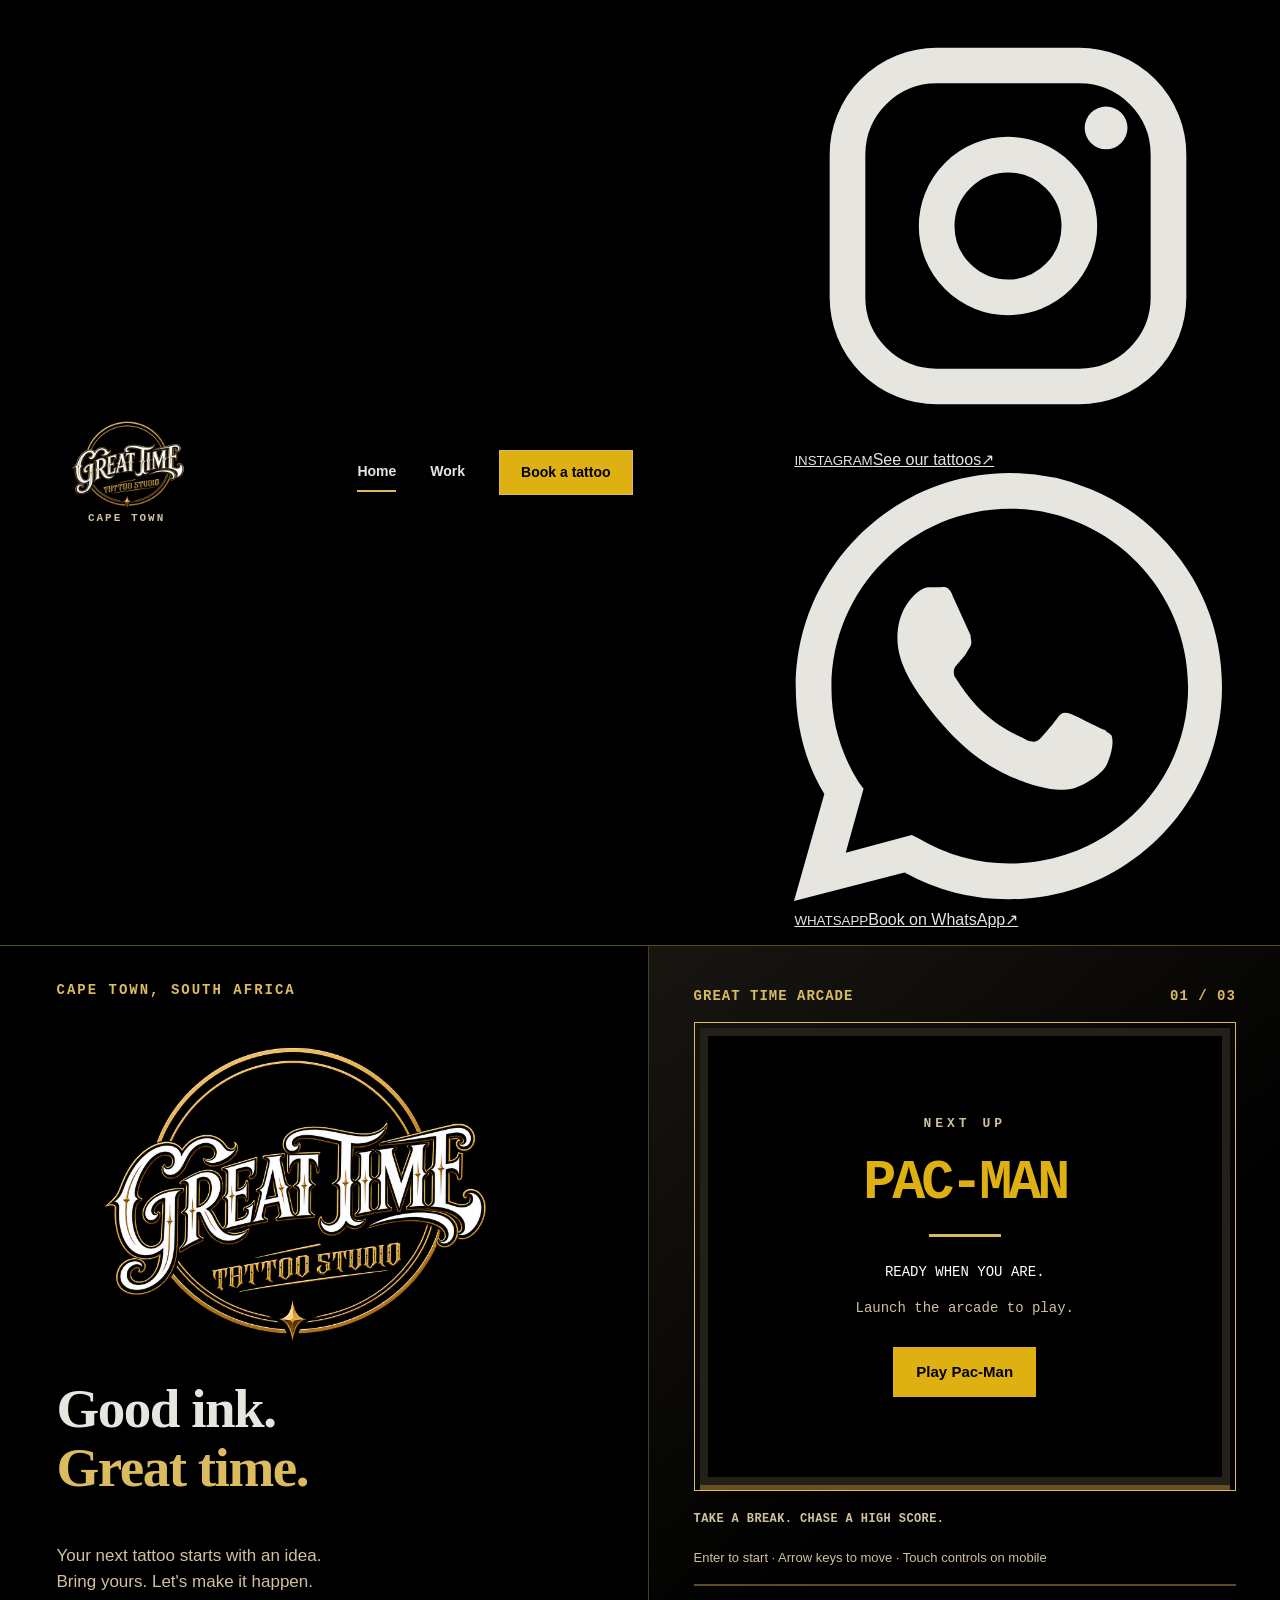
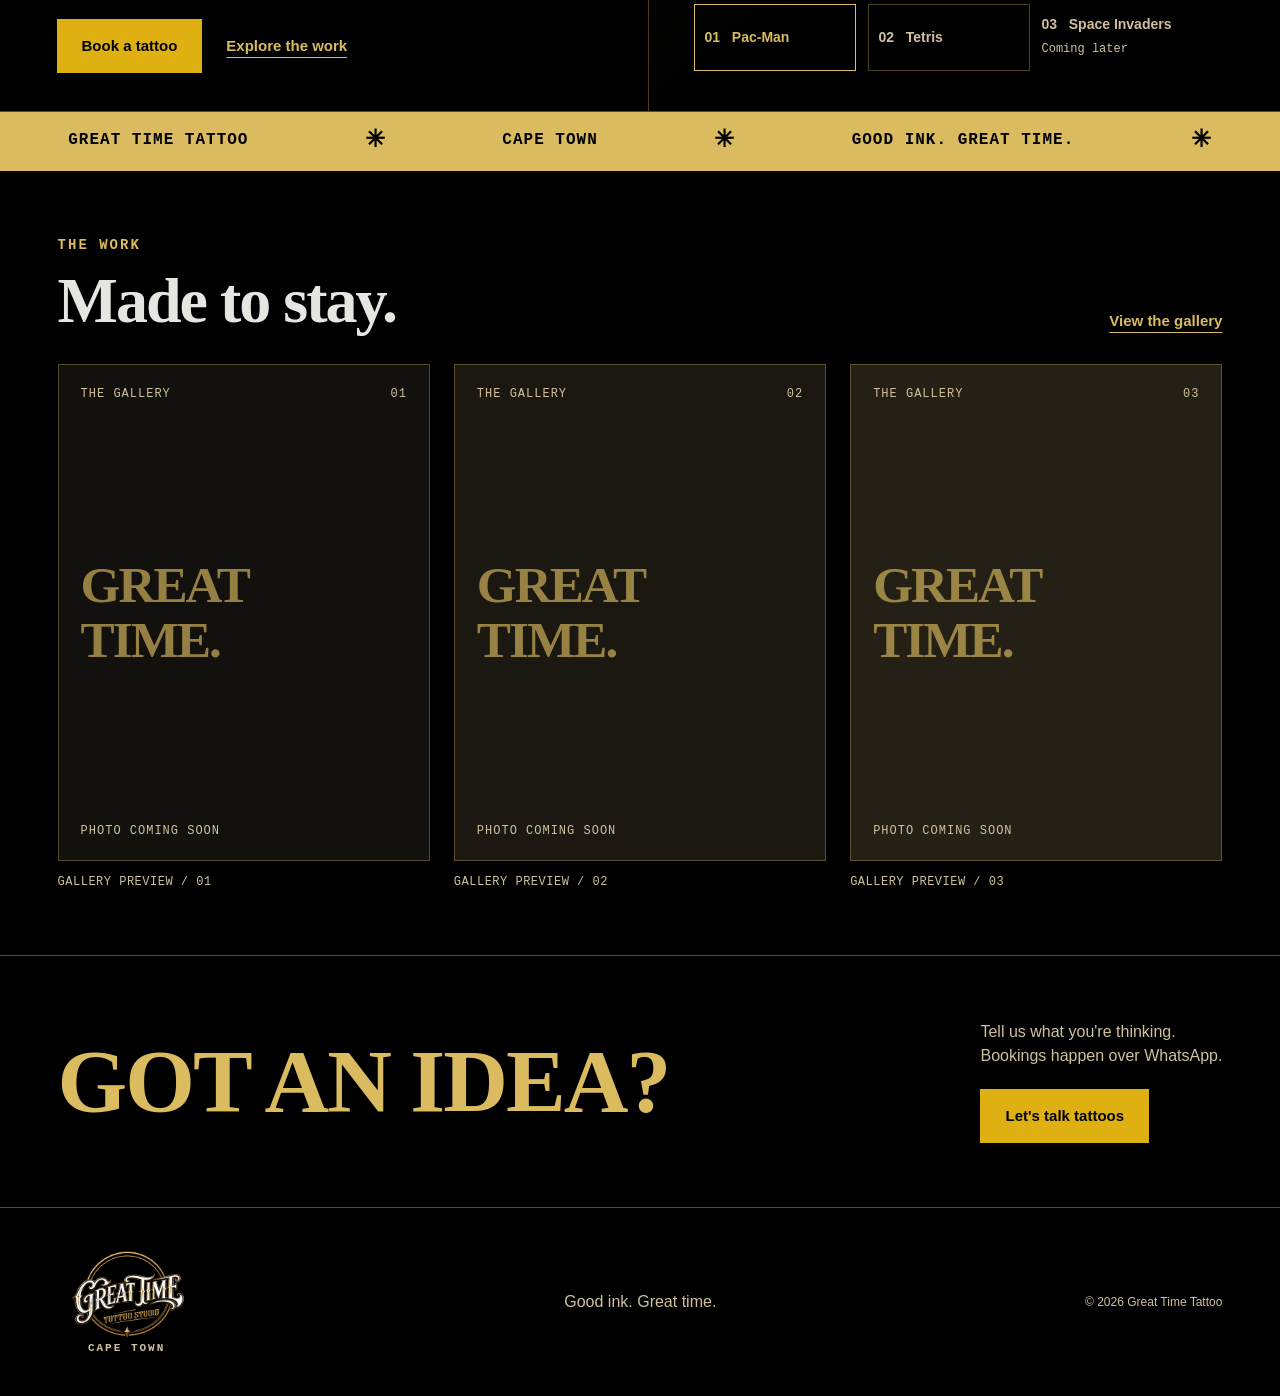
==== commit 80375376: "Promote Instagram and WhatsApp with header icons and clear calls to action" ====
--- a/index.html
+++ b/index.html
@@ -6,7 +6,7 @@
 <meta name="description" content="Great Time Tattoo — a tattoo studio in Cape Town. Explore the work, plan your next tattoo and take a break in the arcade.">
 <title>Great Time Tattoo — Cape Town</title>
 <link rel="icon" href="favicon.svg" type="image/svg+xml">
-<link rel="stylesheet" href="styles.css?v=4">
+<link rel="stylesheet" href="styles.css?v=5">
 <script src="site-config.js?v=4" defer></script><script src="app.js?v=4" defer></script>
 </head>
 <body>
@@ -14,6 +14,10 @@
 <header class="header">
 <a class="wordmark brand-logo" href="#home" aria-label="Great Time Tattoo home"><img src="WhatsApp%20Image%202026-09-25%20at%2008.00.59%20(1).jpeg" alt="Great Time Tattoo Studio" width="1536" height="1024"><span>CAPE TOWN</span></a>
 <nav aria-label="Main navigation"><a href="#home" data-nav="home">Home</a><a href="#work" data-nav="work">Work</a><a href="#book" class="nav-book" data-nav="book">Book a tattoo</a></nav>
+<div class="header-socials" aria-label="Connect with the studio">
+<a id="instagram-link" class="social-cta instagram-cta" hidden target="_blank" rel="noopener noreferrer" aria-label="See our tattoos on Instagram (opens in a new tab)"><svg viewBox="0 0 24 24" aria-hidden="true" focusable="false"><rect x="3" y="3" width="18" height="18" rx="5" fill="none" stroke="currentColor" stroke-width="2"/><circle cx="12" cy="12" r="4" fill="none" stroke="currentColor" stroke-width="2"/><circle cx="17.5" cy="6.5" r="1.2" fill="currentColor"/></svg><span><small>INSTAGRAM</small>See our tattoos</span><span class="social-arrow" aria-hidden="true">↗</span></a>
+<a id="whatsapp-link" class="social-cta whatsapp-cta" hidden target="_blank" rel="noopener noreferrer" aria-label="Book on WhatsApp (opens in a new tab)"><svg viewBox="0 0 24 24" aria-hidden="true" focusable="false"><path fill="currentColor" d="M20.5 3.5A11.8 11.8 0 0 0 12.1 0C5.5 0 .1 5.4.1 12c0 2.1.5 4.2 1.6 6L0 24l6.2-1.6a12 12 0 0 0 5.9 1.5C18.7 23.9 24 18.5 24 12c0-3.2-1.2-6.2-3.5-8.5ZM12.1 21.9a10 10 0 0 1-5.1-1.4l-.4-.2-3.7 1 1-3.6-.3-.4a10 10 0 0 1-1.5-5.3c0-5.5 4.5-10 10-10s10 4.5 10 10-4.5 9.9-10 9.9Zm5.5-7.4c-.3-.1-1.8-.9-2.1-1-.3-.1-.5-.1-.7.2s-.8 1-1 1.2c-.2.2-.4.2-.7.1-.3-.2-1.3-.5-2.4-1.5-.9-.8-1.5-1.8-1.7-2.1-.1-.3 0-.5.1-.6l.5-.6.3-.5c.1-.2 0-.4 0-.6l-1-2.2c-.2-.6-.5-.5-.7-.5h-.6c-.2 0-.5.1-.8.4-.3.3-1 1-1 2.5s1.1 2.9 1.2 3.1c.2.2 2.1 3.3 5.1 4.6.7.3 1.3.5 1.7.6.7.2 1.3.2 1.8.1.5-.1 1.8-.8 2-1.5.3-.7.3-1.3.2-1.5-.1-.1-.3-.2-.6-.4Z"/></svg><span><small>WHATSAPP</small>Book on WhatsApp</span><span class="social-arrow" aria-hidden="true">↗</span></a>
+</div>
 </header>
 <main id="main" tabindex="-1">
 <section id="home" class="page" aria-labelledby="home-title">
@@ -57,7 +61,7 @@
 </form></div></div>
 </section>
 </main>
-<footer><a class="wordmark footer-mark brand-logo" href="#home" aria-label="Great Time Tattoo home"><img src="WhatsApp%20Image%202026-09-25%20at%2008.00.59%20(1).jpeg" alt="Great Time Tattoo Studio" width="1536" height="1024"><span>CAPE TOWN</span></a><div class="footer-links"><p>Good ink. Great time.</p><a id="instagram-link" hidden target="_blank" rel="noopener noreferrer">Instagram</a><a id="whatsapp-link" hidden target="_blank" rel="noopener noreferrer">WhatsApp</a></div><span>© <span id="year"></span> Great Time Tattoo</span></footer>
+<footer><a class="wordmark footer-mark brand-logo" href="#home" aria-label="Great Time Tattoo home"><img src="WhatsApp%20Image%202026-09-25%20at%2008.00.59%20(1).jpeg" alt="Great Time Tattoo Studio" width="1536" height="1024"><span>CAPE TOWN</span></a><div class="footer-links"><p>Good ink. Great time.</p></div><span>© <span id="year"></span> Great Time Tattoo</span></footer>
 <dialog id="lightbox" aria-labelledby="lightbox-caption"><button class="lightbox-close" aria-label="Close enlarged photograph">Close ×</button><img id="lightbox-image" alt=""><p id="lightbox-caption"></p><div class="lightbox-controls"><button id="previous-photo">Previous</button><span id="photo-count"></span><button id="next-photo">Next</button></div></dialog>
 <noscript><p class="notice">Please enable JavaScript to browse the gallery, booking page and arcade.</p></noscript>
 </body></html>
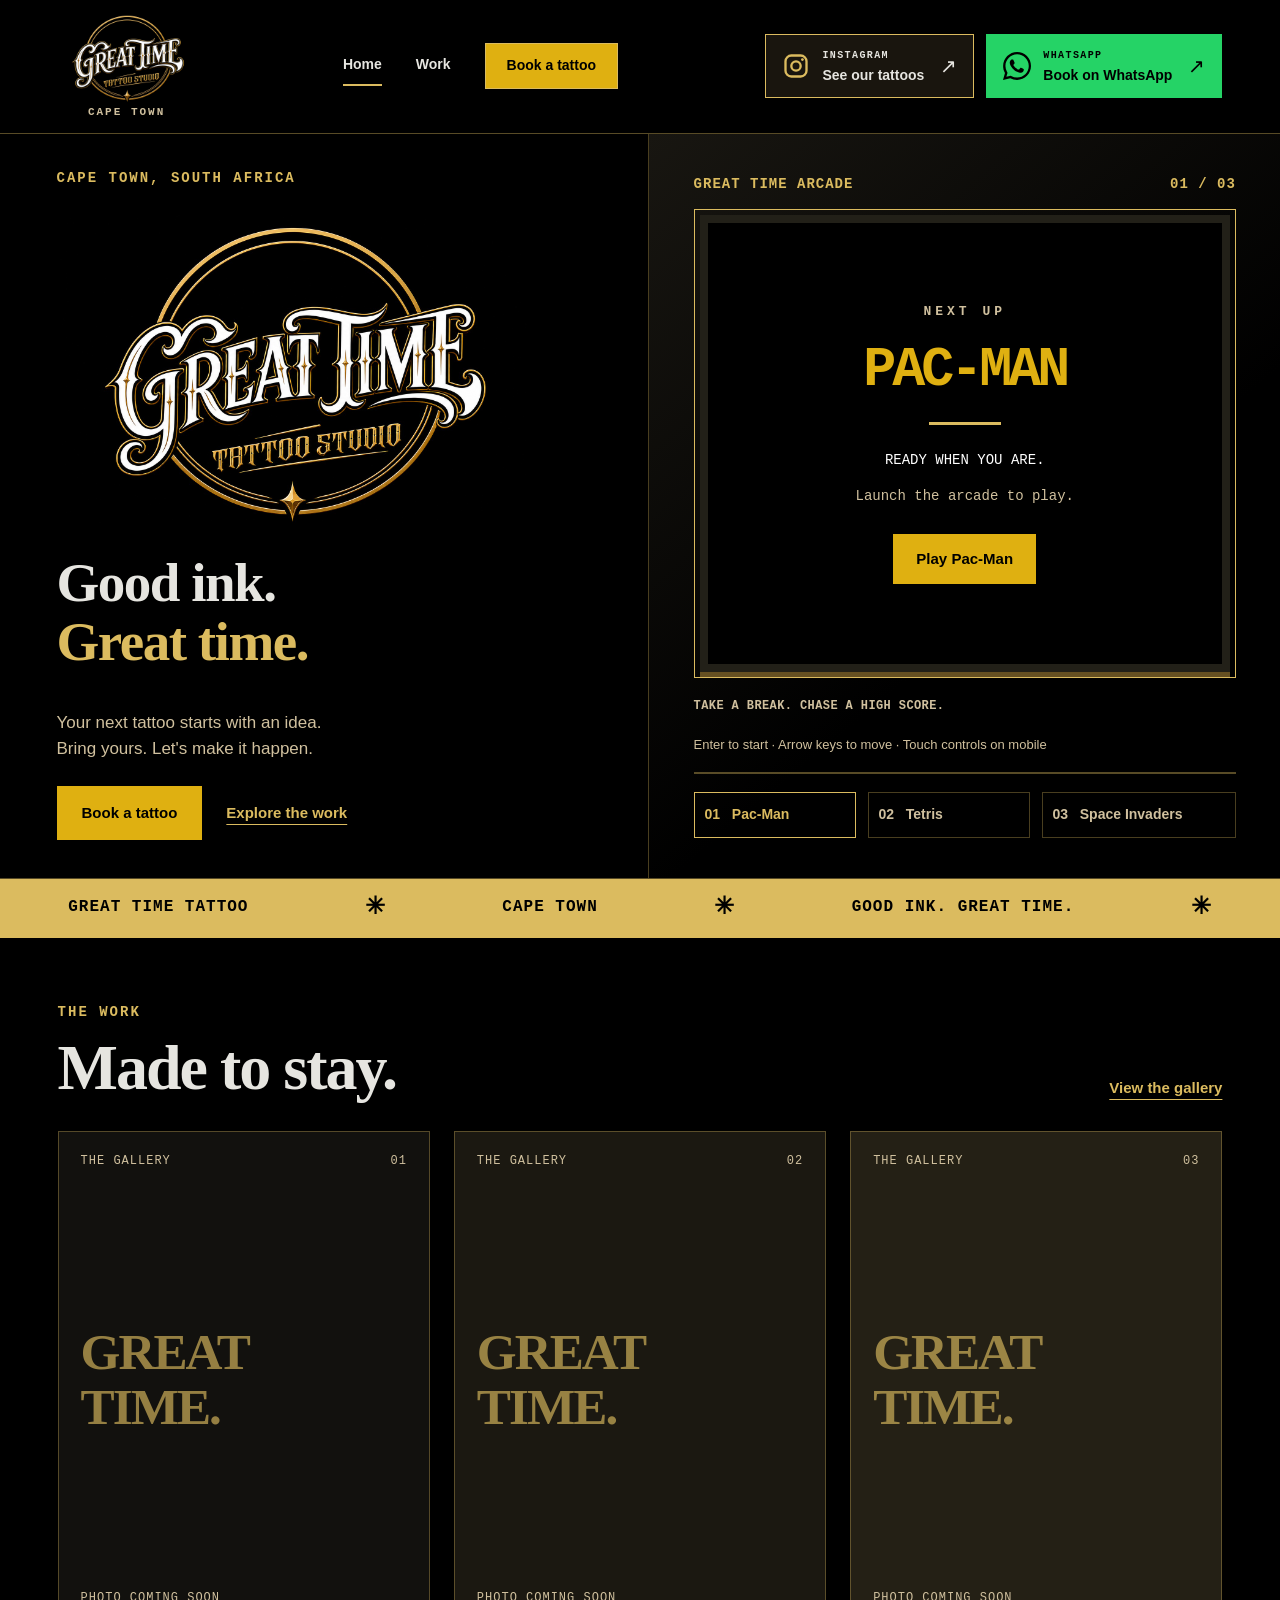
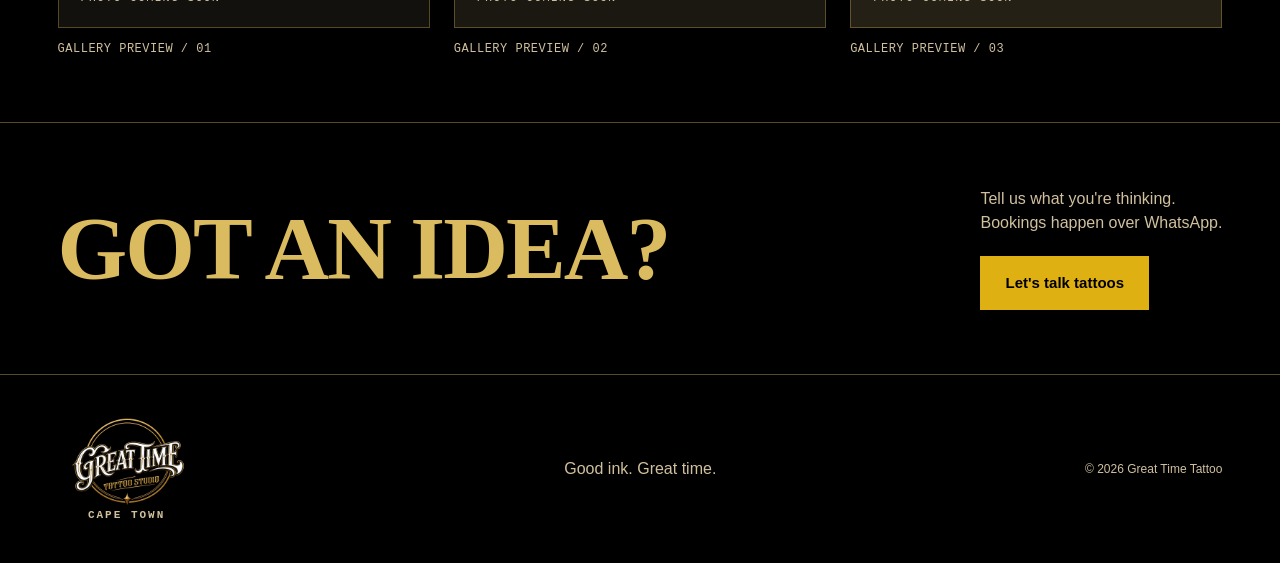
==== commit 124c63e3: "Add Space Invaders N64 ROM to the arcade with cartridge validation and controls" ====
--- a/index.html
+++ b/index.html
@@ -7,7 +7,7 @@
 <title>Great Time Tattoo — Cape Town</title>
 <link rel="icon" href="favicon.svg" type="image/svg+xml">
 <link rel="stylesheet" href="styles.css?v=5">
-<script src="site-config.js?v=4" defer></script><script src="app.js?v=4" defer></script>
+<script src="site-config.js?v=6" defer></script><script src="app.js?v=6" defer></script>
 </head>
 <body>
 <a class="skip" href="#main">Skip to content</a>
@@ -32,7 +32,7 @@
 <iframe id="game-frame" title="Pac-Man arcade emulator" allow="autoplay; fullscreen; gamepad" allowfullscreen hidden></iframe>
 </div>
 <div class="arcade-footer"><span>TAKE A BREAK. CHASE A HIGH SCORE.</span><button id="close-game" class="close-game" hidden>Exit game</button></div><p class="game-controls" id="game-controls">Enter to start · Arrow keys to move · Touch controls on mobile</p>
-<div class="game-lineup" role="group" aria-label="Choose a game"><button type="button" class="current" data-game="pacman" aria-pressed="true">01 &nbsp; Pac-Man</button><button type="button" data-game="tetris" aria-pressed="false">02 &nbsp; Tetris</button><span>03 &nbsp; Space Invaders <small>Coming later</small></span></div>
+<div class="game-lineup" role="group" aria-label="Choose a game"><button type="button" class="current" data-game="pacman" aria-pressed="true">01 &nbsp; Pac-Man</button><button type="button" data-game="tetris" aria-pressed="false">02 &nbsp; Tetris</button><button type="button" data-game="spaceinvaders" aria-pressed="false">03 &nbsp; Space Invaders</button></div>
 </aside>
 </div>
 <div class="ticker" aria-hidden="true"><span>GREAT TIME TATTOO</span><b>✳</b><span>CAPE TOWN</span><b>✳</b><span>GOOD INK. GREAT TIME.</span><b>✳</b></div>
--- a/styles.css
+++ b/styles.css
@@ -87,3 +87,22 @@
 .footer-links{display:flex;align-items:center;flex-wrap:wrap;gap:22px}
 .footer-links a{color:var(--gold);font-size:14px;text-underline-offset:5px}
 @media(max-width:700px){.form-row{grid-template-columns:1fr;gap:0}.game-lineup{grid-template-columns:1fr 1fr}.game-lineup>span{grid-column:1/-1;padding:0}.game-lineup>span small{display:inline;margin-left:10px}.footer-links{align-items:start;gap:16px}.footer-links p{width:100%}}
+
+/* Prominent studio links, with recognisable app icons. */
+.header{display:grid;grid-template-columns:auto 1fr auto;gap:28px}
+.header nav{justify-content:center}
+.header-socials{display:flex;gap:12px;align-items:stretch}
+.social-cta{display:flex;align-items:center;gap:12px;min-height:64px;padding:12px 16px;border:1px solid var(--gold);text-decoration:none;color:var(--paper);transition:background .15s,transform .15s}
+.social-cta svg{width:28px;height:28px;flex-shrink:0}
+.social-cta span:not(.social-arrow){font-size:14px;font-weight:700;line-height:1.35}
+.social-cta small{display:block;font:700 10px/1.5 'Courier New',monospace;letter-spacing:1.4px;margin-bottom:3px}
+.instagram-cta{background:#19150e}
+.instagram-cta svg{color:var(--gold)}
+.whatsapp-cta{background:#25D366;color:#000;border-color:#25D366}
+.social-arrow{font-size:20px;margin-left:4px}
+.social-cta:hover{transform:translateY(-2px)}
+.instagram-cta:hover{background:#302719}
+.whatsapp-cta:hover{background:#54e38a}
+@media(max-width:1200px){.header{grid-template-columns:auto 1fr;gap:16px 28px}.header nav{justify-content:flex-end}.header-socials{grid-column:1/-1;justify-content:flex-end}.social-cta{min-height:58px}}
+@media(max-width:700px){.header{grid-template-columns:1fr;gap:18px}.header .brand-logo{margin:auto}.header nav{justify-content:space-between;width:100%;gap:12px}.header-socials{display:grid;grid-template-columns:1fr 1fr;width:100%;gap:10px}.social-cta{padding:12px 10px;gap:9px}.social-cta svg{width:25px;height:25px}.social-cta span:not(.social-arrow){font-size:13px}.social-arrow{display:none}}
+@media(prefers-reduced-motion:reduce){.social-cta{transition:none}.social-cta:hover{transform:none}}
